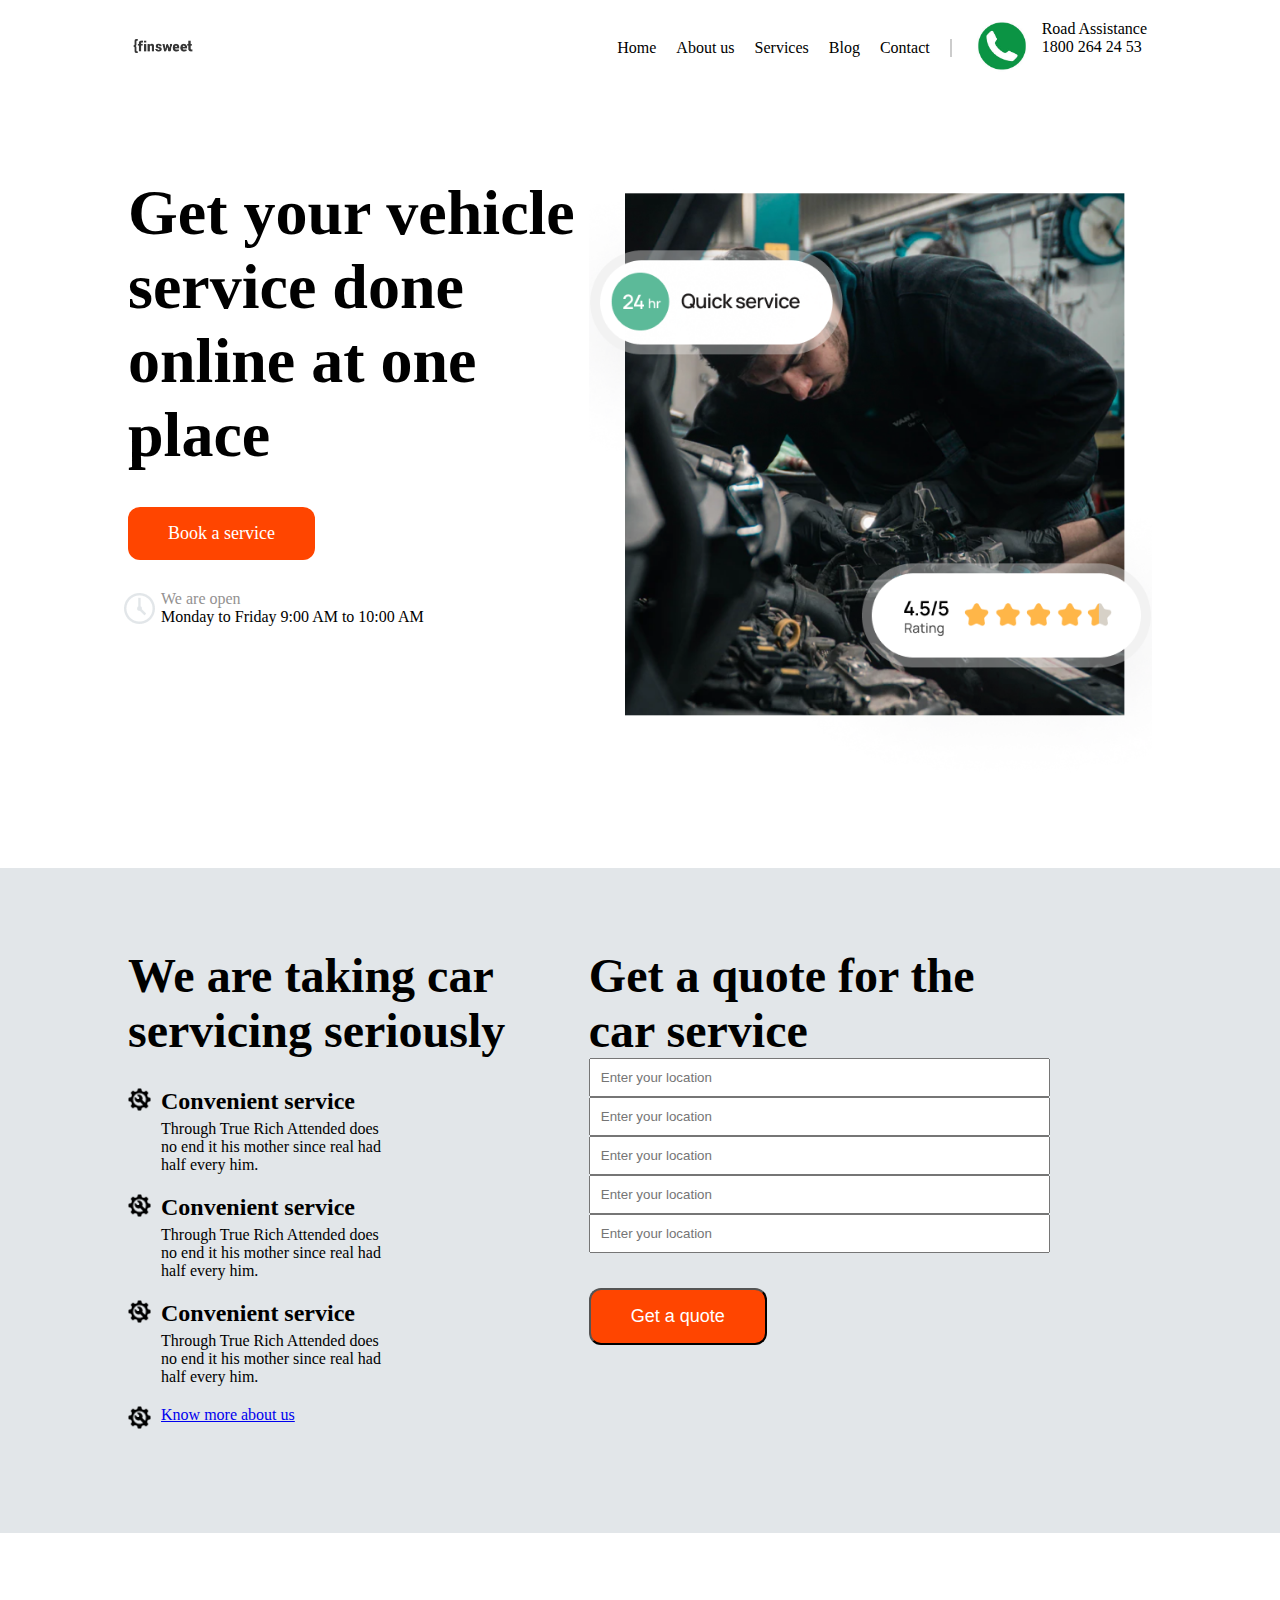
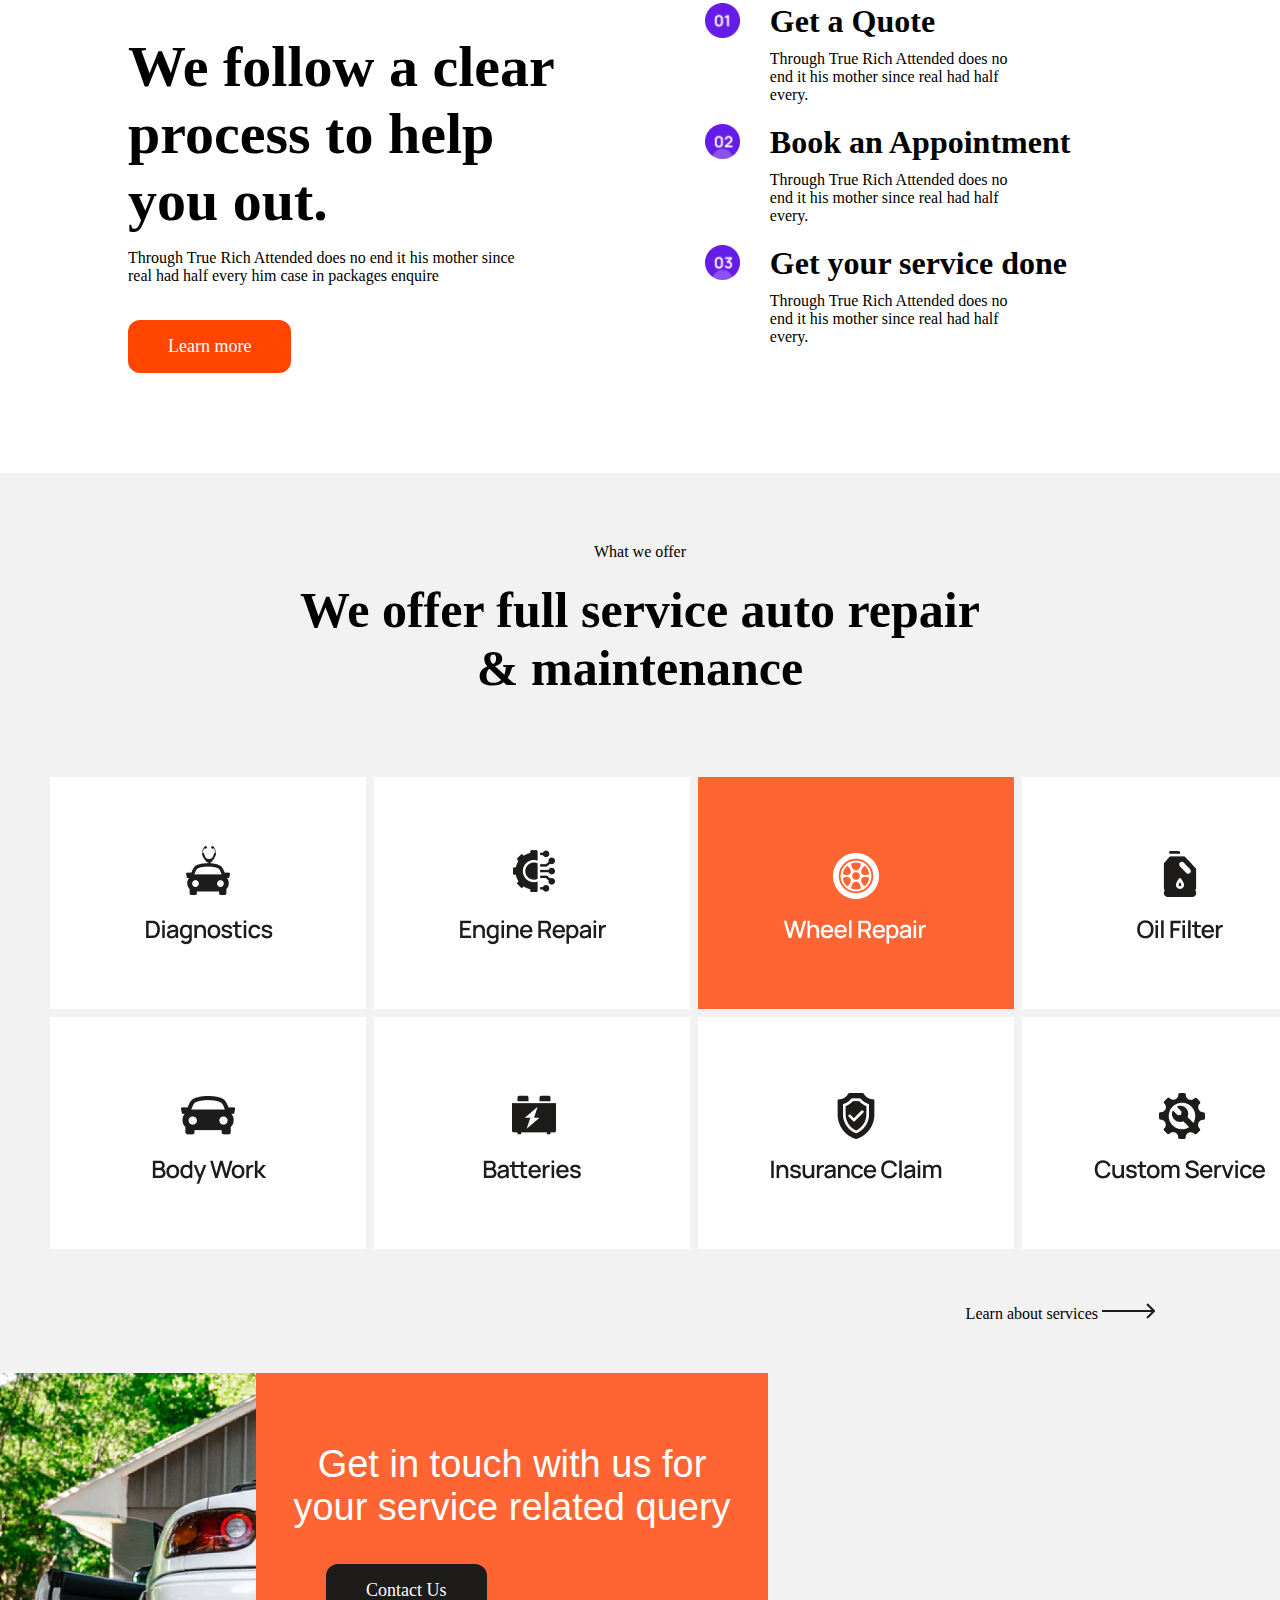
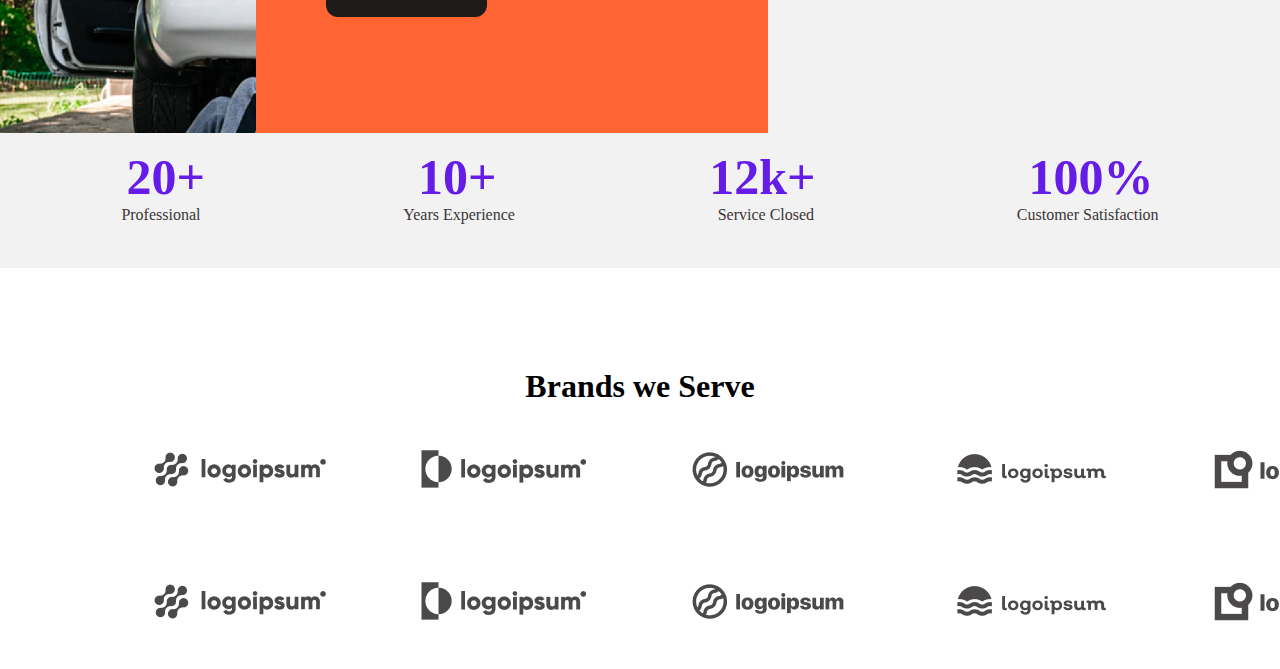
==== index.html @ d4a471b2 "figma-file" ====
<!DOCTYPE html>
<html lang="en">
<head>
    <meta charset="UTF-8">
    <meta http-equiv="X-UA-Compatible" content="IE=edge">
    <meta name="viewport" content="width=device-width, initial-scale=1.0">
    <link rel="stylesheet" href="css/style.css">

    <title>Finsweet</title>
</head>
<body>
    <header>
        <div class="container">
            <div class="main-header" >
        <div class="logo"><img src="img/download.png" alt="company-logo" class="img"></div>
        <div class="right-section">
           <div class="navigation">
               <ul>
                   <li><a href="#">Home</a></li>
                   <li><a href="#">About us</a></li>
                   <li><a href="#">Services</a></li>
                   <li><a href="#">Blog</a></li>
                   <li><a href="#">Contact</a></li>
               </ul>

           </div> 
           <div class="road-assistance">
               <div class="icon"><img src="img/phone.jpg" alt="" class="img"></div>
               <div class="inner-section">
                   <p>Road Assistance</p>
                   <p>1800 264 24 53</p>
               </div>
 
           </div>
        </div>
            </div>
        </div>

    </header>
    <!-- hero section -->
    <section id="hero-section">
        <div class="container">
            <div class="flex">
                <div class="text-section">
                    <h1>Get your vehicle service done online at one place </h1>
                    <a href="#" class="orange-btn" >Book a service</a>
                    <div class="time-section " >
                        <div class="image-box">
                            <img src="img/Icon.png" alt="clock">

                        </div>
                       
                        <div class="time-text">
                            <p class="light-grey">We are open </p>
                            <p>Monday to Friday 9:00 AM to  10:00  AM </p>
                        </div>

                    </div>

                </div> 
                <div class="image-section">
                    <!-- <img src="img/Header Image.png" alt="mechanic working"> -->
    
                </div>

            </div>
           

        </div>

    </section>
    <!-- quote section -->
    <section id="quote-section">
        <div class="container ">
            <div class="flex">
                <div class="left-section">
                    <h2>We are taking car servicing seriously</h2>
                    <ul>
                        <li>
                            <div class="flex">
                                <div class="image-box">
                                    <img src="img/icon2.png" alt="">

                                </div>
                                <div class="text-box">
                                    <h5>Convenient service</h5>
                                    <p>Through True Rich Attended does no end it his mother since real had half every him.</p>
                                    
                                    
                                </div>
                            </div>
                        </li>
                        <li>
                            <div class="flex">
                                <div class="image-box">
                                    <img src="img/icon2.png" alt="">

                                </div>
                                <div class="text-box">
                                    <h5>Convenient service</h5>
                                    <p>Through True Rich Attended does no end it his mother since real had half every him.</p>
                                    
                                    
                                </div>
                            </div>
                        </li>
                        <li>
                            <div class="flex">
                                <div class="image-box">
                                    <img src="img/icon2.png" alt="">

                                </div>
                                <div class="text-box">
                                    <h5>Convenient service</h5>
                                    <p>Through True Rich Attended does no end it his mother since real had half every him.</p>
                                    
                                    
                                </div>
                            </div>
                        </li>
                        <li>
                            <div class="flex">
                                <div class="image-box">
                                    <img src="img/icon2.png" alt="">

                                </div>
                                <div class="text-box">
                                    <a href="#">Know more about us</a>
                                    
                                </div>
                            </div>
                        </li>
                    </ul>
                </div>
                <div class="right-form-section">
                    <h3>
                        Get a quote for the car service
                    </h3>
                    <form action="">
                        <div class="input-box">
                            <input type="text" placeholder="Enter your location">

                        </div>
                        <div class="input-box">
                            <input type="text" placeholder="Enter your location">

                        </div>
                        <div class="input-box">
                            <input type="text" placeholder="Enter your location">

                        </div>
                        <div class="input-box">
                            <input type="text" placeholder="Enter your location">

                        </div>
                        <div class="input-box">
                            <input type="text" placeholder="Enter your location">

                        </div>
                        <button class="orange-btn">Get a quote</button>
                    </form>


                </div>
            
            </div>

        </div>

    </section>
    <section id="process-section ">
        <div class="container ">
            <div class="flex">
                <div class="first-section">
                    <h6>
                        We follow a clear <br> process to help <br> you out.
        
                    </h6>
                    <p >
                        Through True Rich Attended does no end it his mother since <br> real had half every him case in packages enquire
                    </p>
                    <a href="#" class="orange-btn">Learn more</a>
        
                </div>
                
                
                    <div class="second-section">
                        <form>
                            <ul>
                                <li>
                                    <div class="image-box">
                                        <img src="img/Circle.png" alt="circle-image">  
                                    </div>

                                    <div>
                                        <h5>Get a Quote</h5>
                                   <p>Through True Rich Attended does no <br> end it his mother since real had half <br> every.</p>
                                    </div>
                                   
                                </li>
                                
                            </ul>
                            <ul>
                                <li>
                                    <div class="image-box">
                                        <img src="img/Group 9130.png" alt="circle-image">  
                                    </div>

                                    <div>
                                        <h5>Book an Appointment</h5>
                                   <p>Through True Rich Attended does no <br> end it his mother since real had half <br> every.</p>
                                    </div>
                                   
                                </li>
                                
                            </ul>
                            <ul>
                                <li>
                                    <div class="image-box">
                                        <img src="img/Group 9131.png" alt="circle-image">  
                                    </div>

                                    <div>
                                        <h5>Get your service done</h5>
                                   <p>Through True Rich Attended does no <br> end it his mother since real had half <br> every.</p>
                                    </div>
                                   
                                </li>
                                
                            </ul>
                        </form>
                    </div>
            </div>

        </div>

    </section>
    <section id="service-section">

       
        <div class="service-container">
            <div class="service-text">
                <p>What we offer </p>
        <h1>We offer full service auto repair <br> & maintenance</h1>
            </div>
        <div class="image-box">
            <img src="img/Offer Grid.png" alt="">
            
                
            
 
        </div>
        <div class="learn ">
            <p>Learn about services <img src="img/Icon (2).png" alt="">
            </p>
            
                
        </div>
       

        </div>

       

    </section>
    <section id="contact-section">
        <div class="contact-box">
            <div class="full-car"></div>
        <div class="car-charger"></div>
        <div class="write-up">
            <h2>Get in touch with us for<br> your service related query</h2>
            <a href="#" class="black-btn">Contact Us</a>
        </div>

        </div>
        <div class="number-section">
            <div class="number">
                <h1>20+</h1>
                <h1>10+</h1>
                <h1>12k+</h1>
                <h1>100%</h1>
            </div>
            <div class="words">
                <p>Professional</p>
                <p>Years Experience</p>
                <p>Service Closed</p>
                <p>Customer Satisfaction</p>
            </div>
          

    </section>
    <section class="brands">
       <div class="brand-form">
        <div class="brand-header">
            <h1>Brands we Serve</h1>

        </div>
        <div class="container">
            <div class="brand-container">
                <img src="img/Brand Row.png" alt="">
            </div>
            <div class="brand-container">
                <img src="img/Brand Row.png" alt="">
            </div>
        </div>
       </div>

    </section>

</body>
</html>
---- css/style.css ----
*{
    margin: 0;
    padding: 0;
    box-sizing: border-box;
}
.container{
    width: 80%;
    margin: auto;
}
 .main-header{
     display: flex;
     justify-content: space-between;
     align-items: center;
     padding: 20px 5px;
 }
 .img{
     width: 60px;
 }

 .right-section{
     display: flex;
     align-items: center;

 }
 .right-section ul{
     list-style: none;
     display: flex;
 }
 .road-assistance{
     display: flex;
    padding-left: 20px;
 }
 .right-section ul li {
     margin-right: 20px;
 }
 .right-section ul li a{
     text-decoration: none;
     color: #000;
 }
 .right-section .navigation{
     border-right: 2px solid #ccc;
 }
 .road-assistance .icon {
     margin-right: 10px;
 }

.flex{
    display: flex;
} 
#hero-section .text-section{
    width: 45%;

} 
#hero-section .image-section{
    width: 55%;

}
#hero-section, #quote-section{
    padding: 80px 0;
}

#hero-section .image-section{
    background-image:url(../img/Header\ Image.png);
    background-size: cover;
    background-position: center;
    min-height: 68vh; 
}
.text-section h1 {
    font-size: 64px;
}
.orange-btn{
    background: orangered;
    border-radius: 12px;
    padding: 16px 40px;
    font-size: 18px;
    margin-top: 35px;
    display: inline-block;
    color: #fff;
    text-decoration: none;


}
.time-section {
    display: flex;
    align-items: center;
    margin-top: 30px;

    width: 100%;
}
.time-section .image-box{
    width: 5%;
    margin-right: 10px;
    display: flex;
    justify-content: center;
    align-items: center;
}

.time-section .time-text{
    width: 100%;
}
.light-grey{
    color: #939191;
}

#quote-section{
    background: #E2E6E9;
}
#quote-section .left-section, #quote-section .right-form-section{
width: 45%;
}
#quote-section ul{
    list-style: none; 
}
#quote-section ul li{
margin-bottom: 20px;
}

#quote-section .left-section h2{
    margin-bottom: 30px;
    font-size: 48px;
}
#quote-section .left-section .image-box{
    width: 5%;
    margin-right: 10px;
}
#quote-section .left-section .image-box img{
    width: 100%;
}
#quote-section .left-section .text-box{
    width: 50%;
}
#quote-section .left-section .text-box h5{
    font-size: 24px;
    margin-bottom: 5px;

}
#quote-section .right-form-section h3{
    font-size: 48px;
}
#quote-section .right-form-section input{
    width: 100%;
    padding: 10px;
}
    

.first-section h6{
    font-size: 58px;
    margin-bottom: 15px;

}
.first-section p{
    font-size: 16px;
}
.first-section{
    margin-right: 150px;
    margin-top: 100px;

}

.second-section{
    margin-top: 70px;
}
.second-section ul li {
    display: flex;
    
}
.second-section ul li .image-box{
margin-right: 30px;

}
.second-section ul li p{
    margin-top: 10px;
    margin-bottom: 20px;
    
    


}
.second-section ul li img {
    width: 35px;
}
.second-section ul li h5{
    font-size: 32px;
}
#service-section{
    text-align: center;
    background: #f2f2f2;
    margin-top: 100px;
}
#service-section .service-text p{
    padding-top: 70px;
    padding-bottom: 20px;
    font-weight: 600px;
}
#service-section .service-text h1{
    padding-bottom: 30px;
    font-size: 50px;
}
#service-section .image-box img{
margin: 50px;
}
#service-section .service-container .learn{
text-align: right;
padding-right: 125px;
padding-bottom: 50px;
}
#contact-section{
    background: #F2F2F2;
}
#contact-section .contact-box {
    height: 40vh;
    display: flex;
}
#contact-section .contact-box .full-car{
    width: 55%;
    height: 40vh;
    background-image: url(../img/Image\ 1.png);
    background-position: center;
    background-size: cover;
    background-repeat: no-repeat;
    position: relative;
}
#contact-section .contact-box .car-charger{
    width: 45%;
    height: 40vh;
    background-image: url(https://i.postimg.cc/kMKPrLdB/car-charger.jpg);
    background-position: center;
   background-size: cover;
   background-repeat: no-repeat;
}
#contact-section .contact-box .write-up{
    width: 40%;
     height: 40vh;
     background-color: #FF6433;
     position: absolute;
     left: 20%;
}
#contact-section .contact-box .write-up h2{
    color: #fff;
     font-weight: 500;
     font-size: 38px;
     padding-top: 70px;
     font-family: sans-serif;
     text-align: center;
}
.black-btn{
    background: #1E1B1B;
    border-radius: 12px;
    padding: 16px 40px;
    text-decoration: none;
    font-size: 18px;
    margin-top: 35px;
    display: inline-block;
    color: #fff;
    
}
#contact-section .contact-box .write-up a{
    margin-left: 70px;
}
#contact-section .number-section{
    height: 15vh;
    padding: 0px 20px 0px 20px;

}
#contact-section .number-section .number{
    display: flex;
    justify-content: space-around;
    color: #661CE7;
    font-size: 25px;
    padding-top: 15px;
}
#contact-section .number-section .words{
    display: flex;
     justify-content: space-around;
     color: #3a3636;
     font-weight: 600px;
}
#brands{
    background-color: #b8b8b8;
    
}
 #brands .brand-form .brand-container img{
    background-color: #fafafa;
    padding-bottom: 100px;
}

.brand-header{
    text-align: center;
    padding-top: 100px;
}
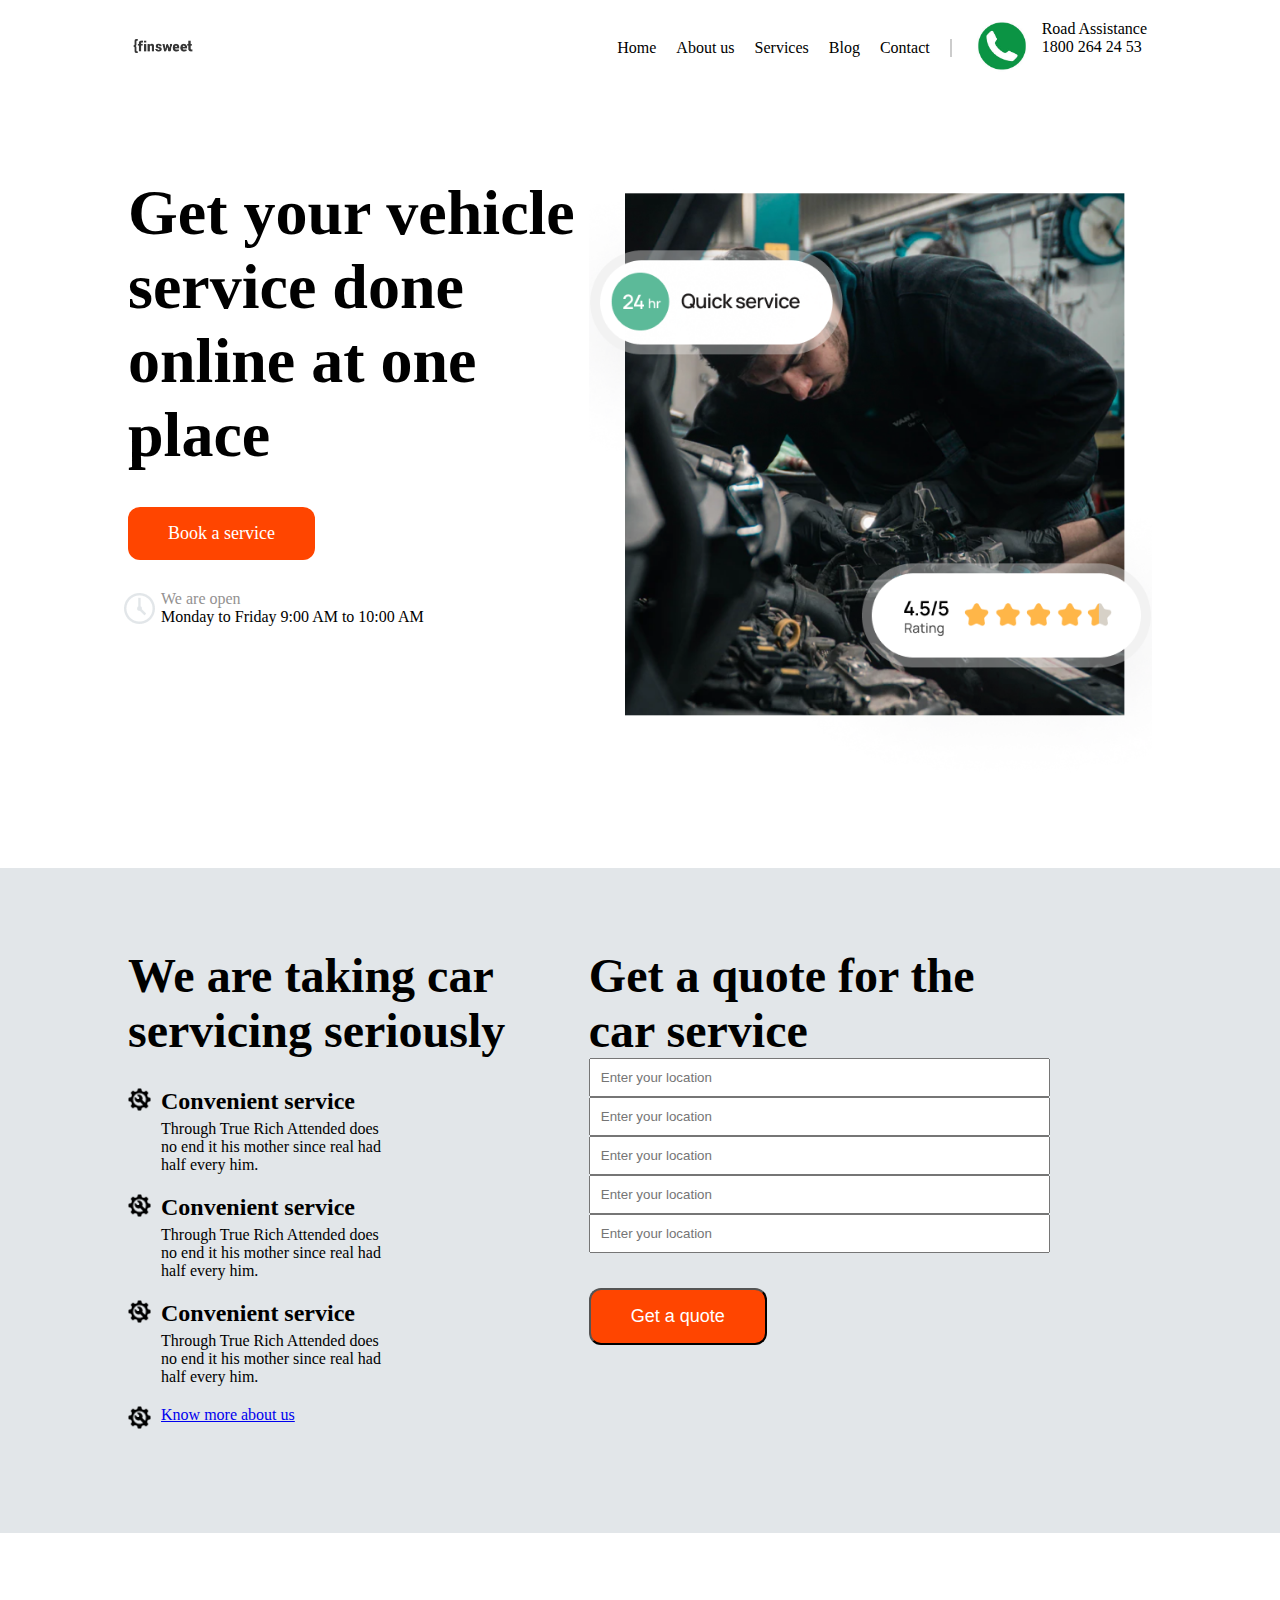
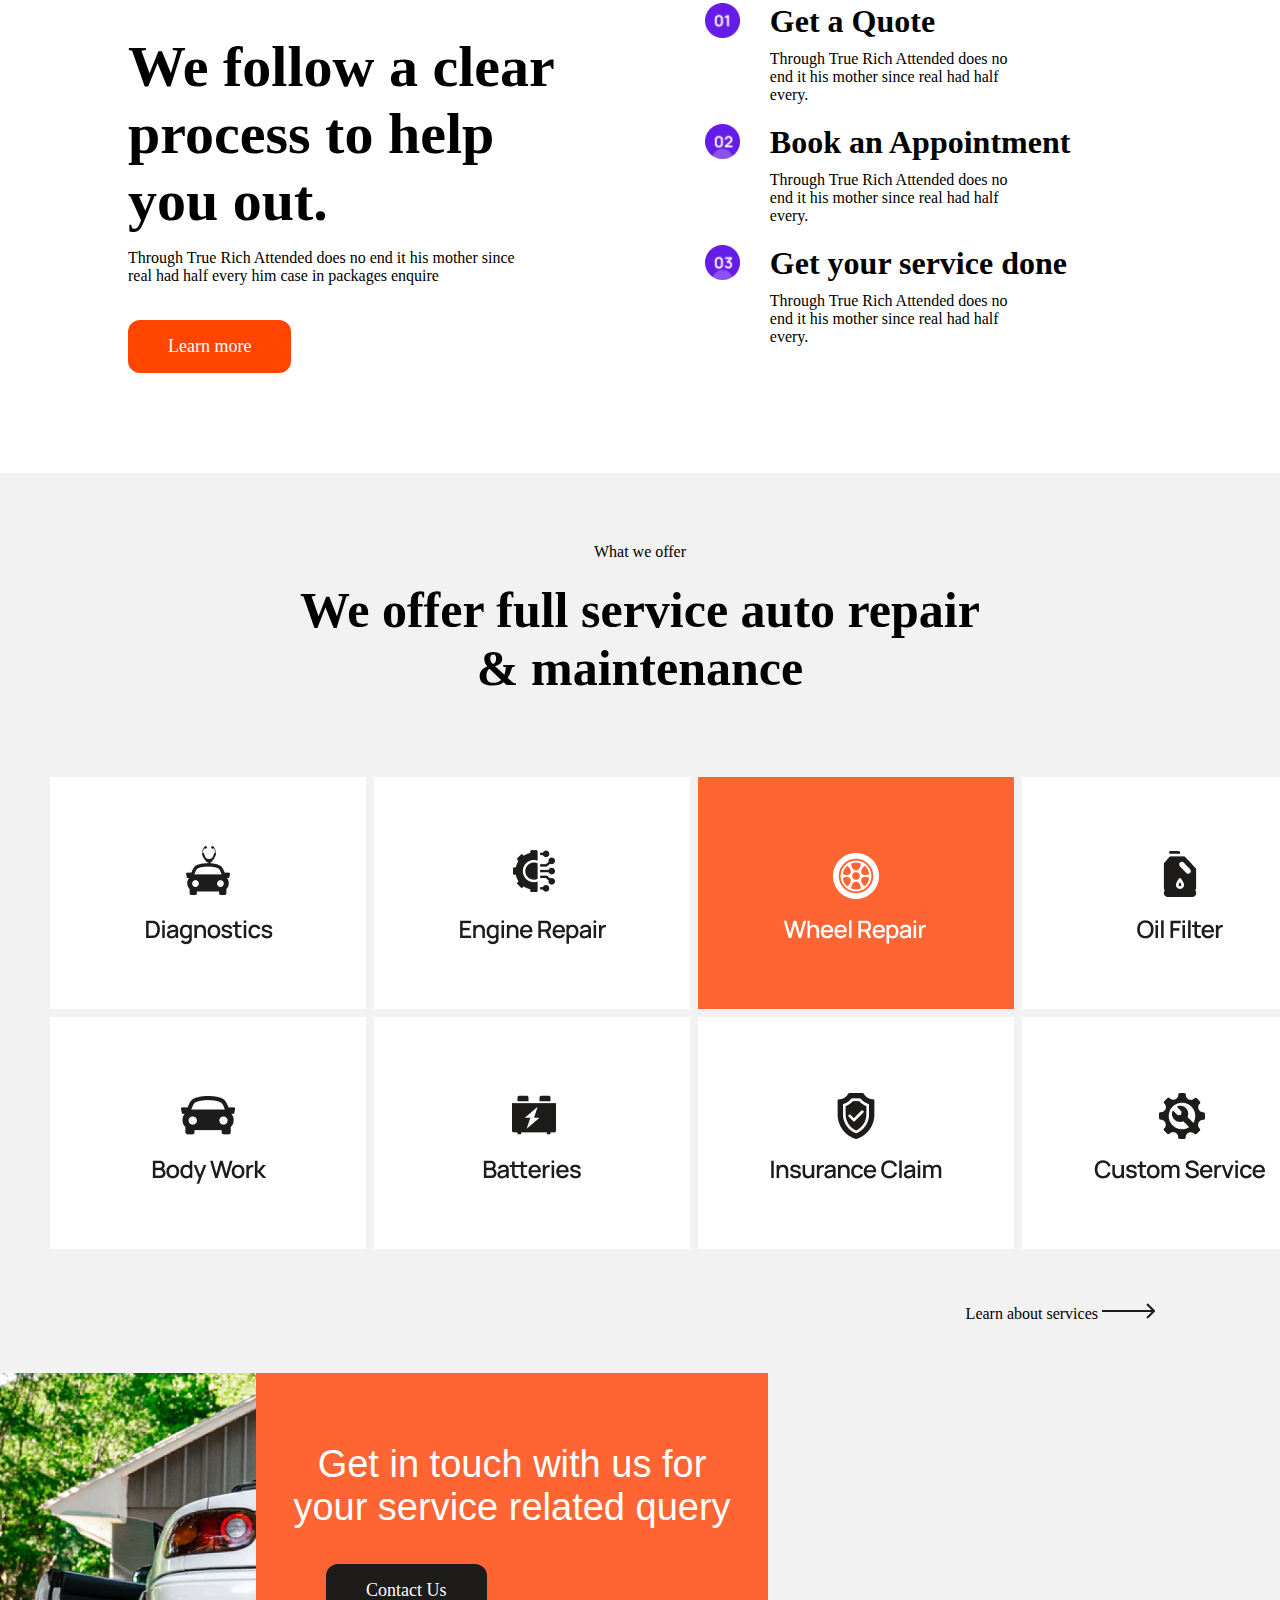
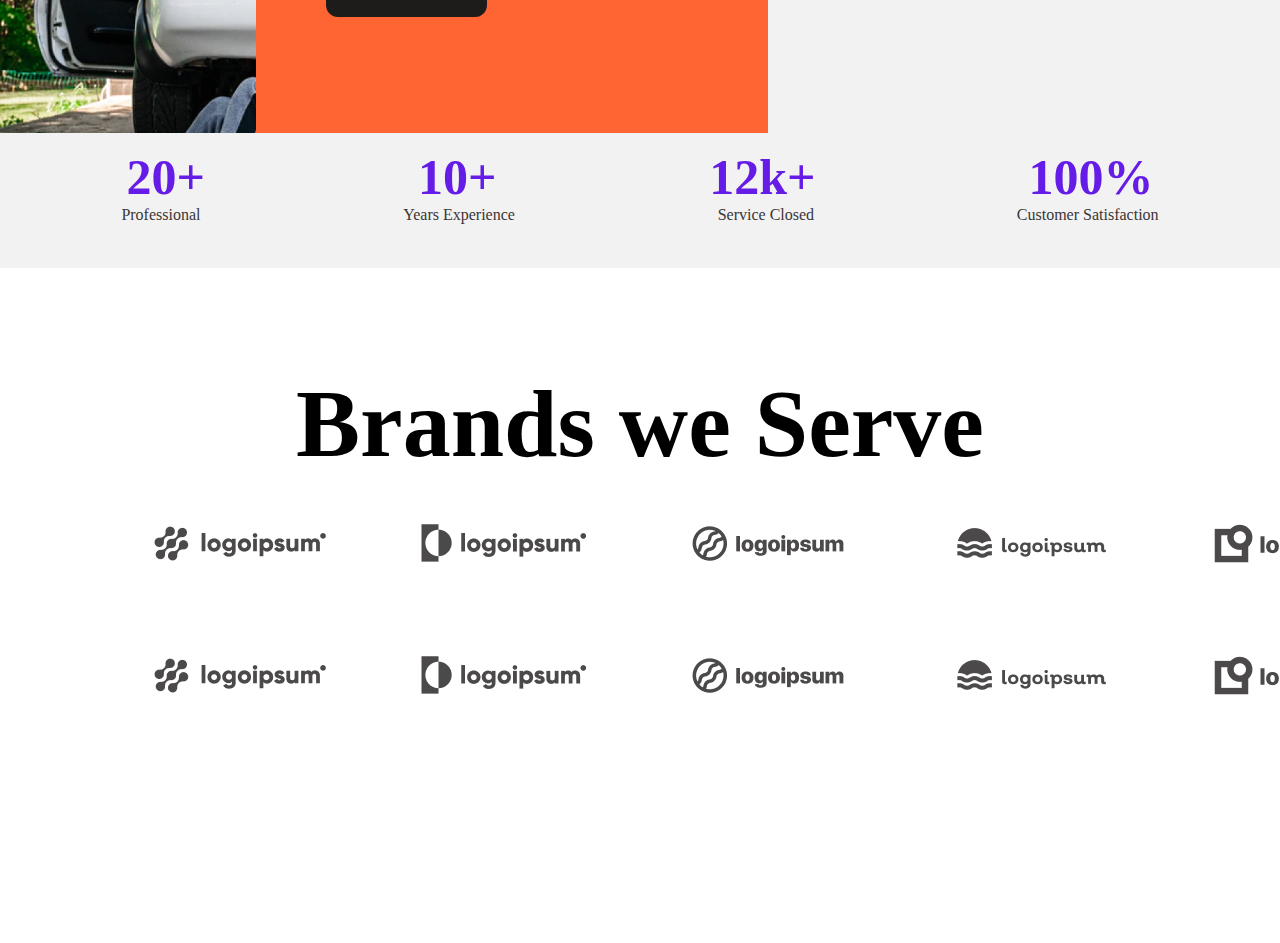
==== commit 8a1c7509: "new update" ====
--- a/index.html
+++ b/index.html
@@ -296,12 +296,12 @@
 
         </div>
         <div class="container">
-            <div class="brand-container">
+            <div class="brand-container-too">
                 <img src="img/Brand Row.png" alt="">
-            </div>
-            <div class="brand-container">
                 <img src="img/Brand Row.png" alt="">
-            </div>
+               
+            </div>
+            
         </div>
        </div>
 
--- a/css/style.css
+++ b/css/style.css
@@ -279,13 +279,16 @@
     background-color: #b8b8b8;
     
 }
- #brands .brand-form .brand-container img{
-    background-color: #fafafa;
-    padding-bottom: 100px;
-}
+ 
 
 .brand-header{
     text-align: center;
     padding-top: 100px;
-}
-   +    font-size: 48px;
+}
+#brands .brand-form .container{
+    padding-bottom: 40px;
+}
+.brand-container-too{
+   padding-bottom: 200px;
+}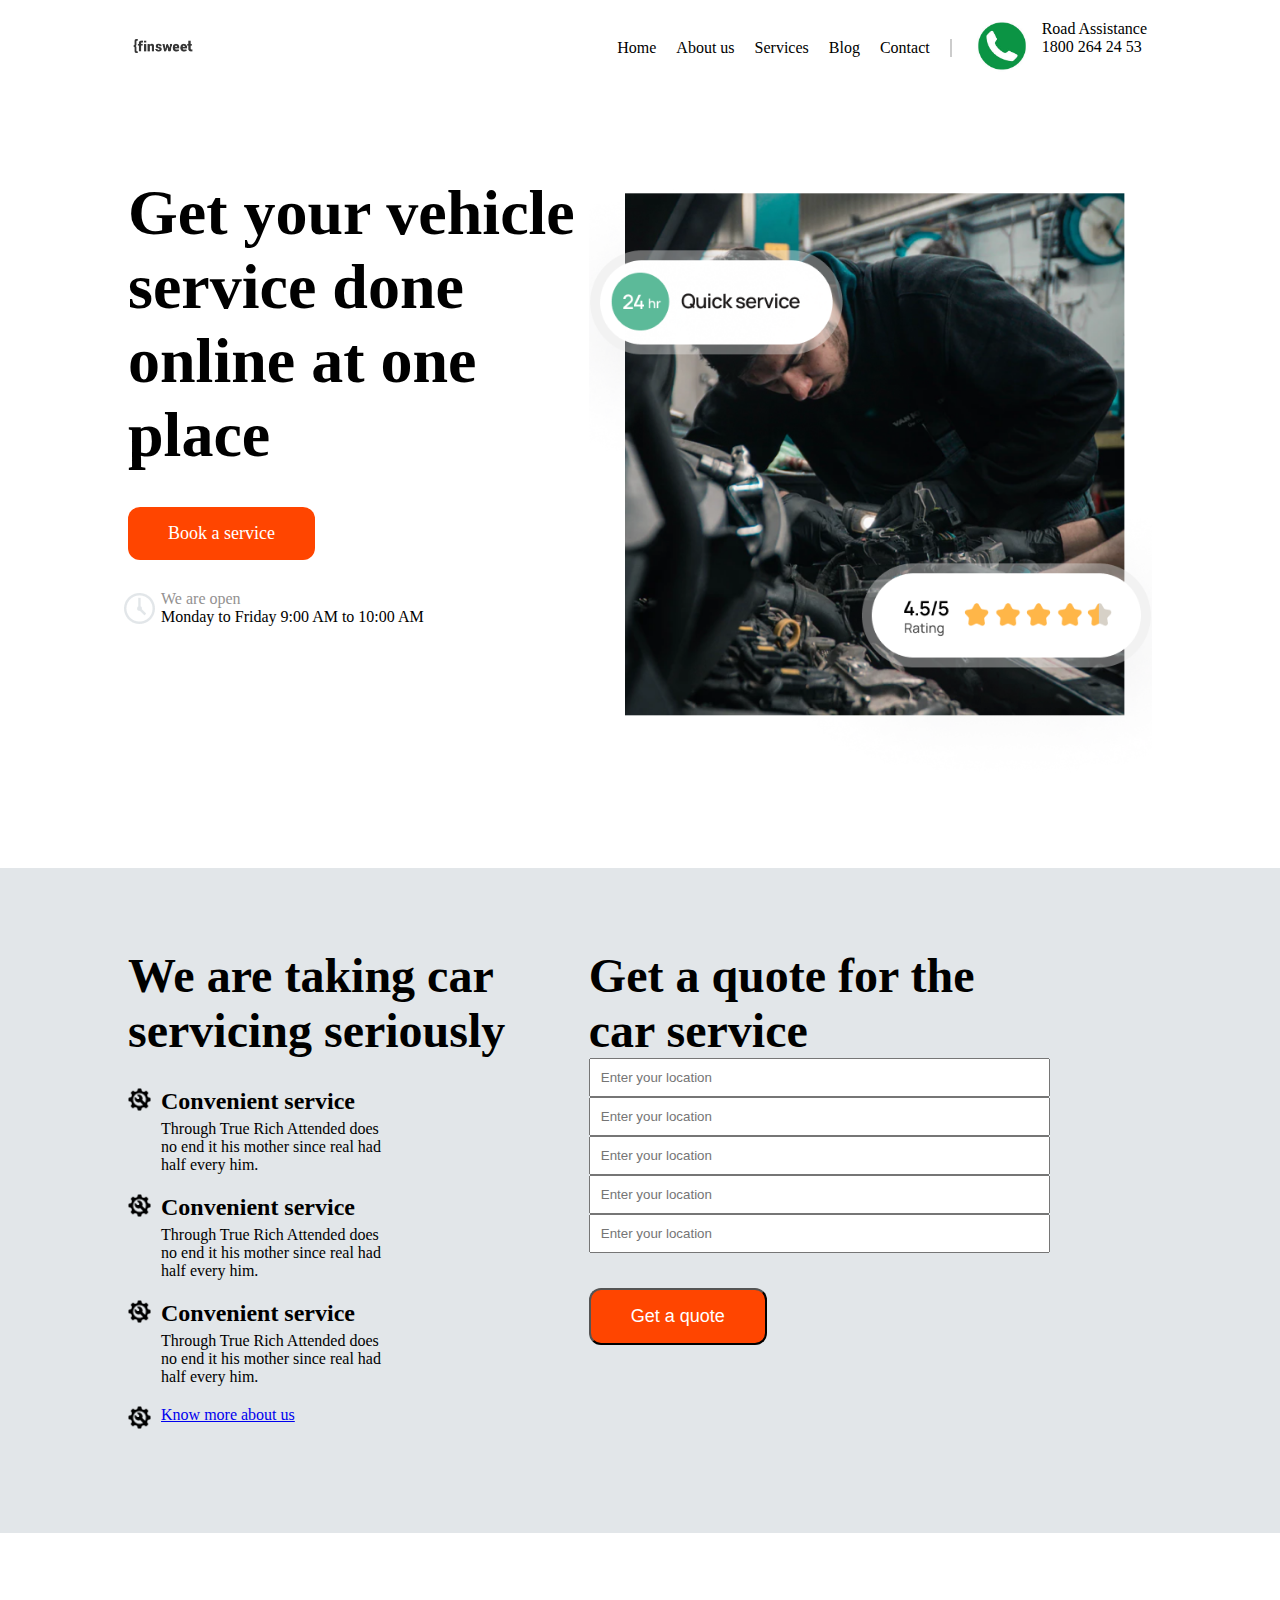
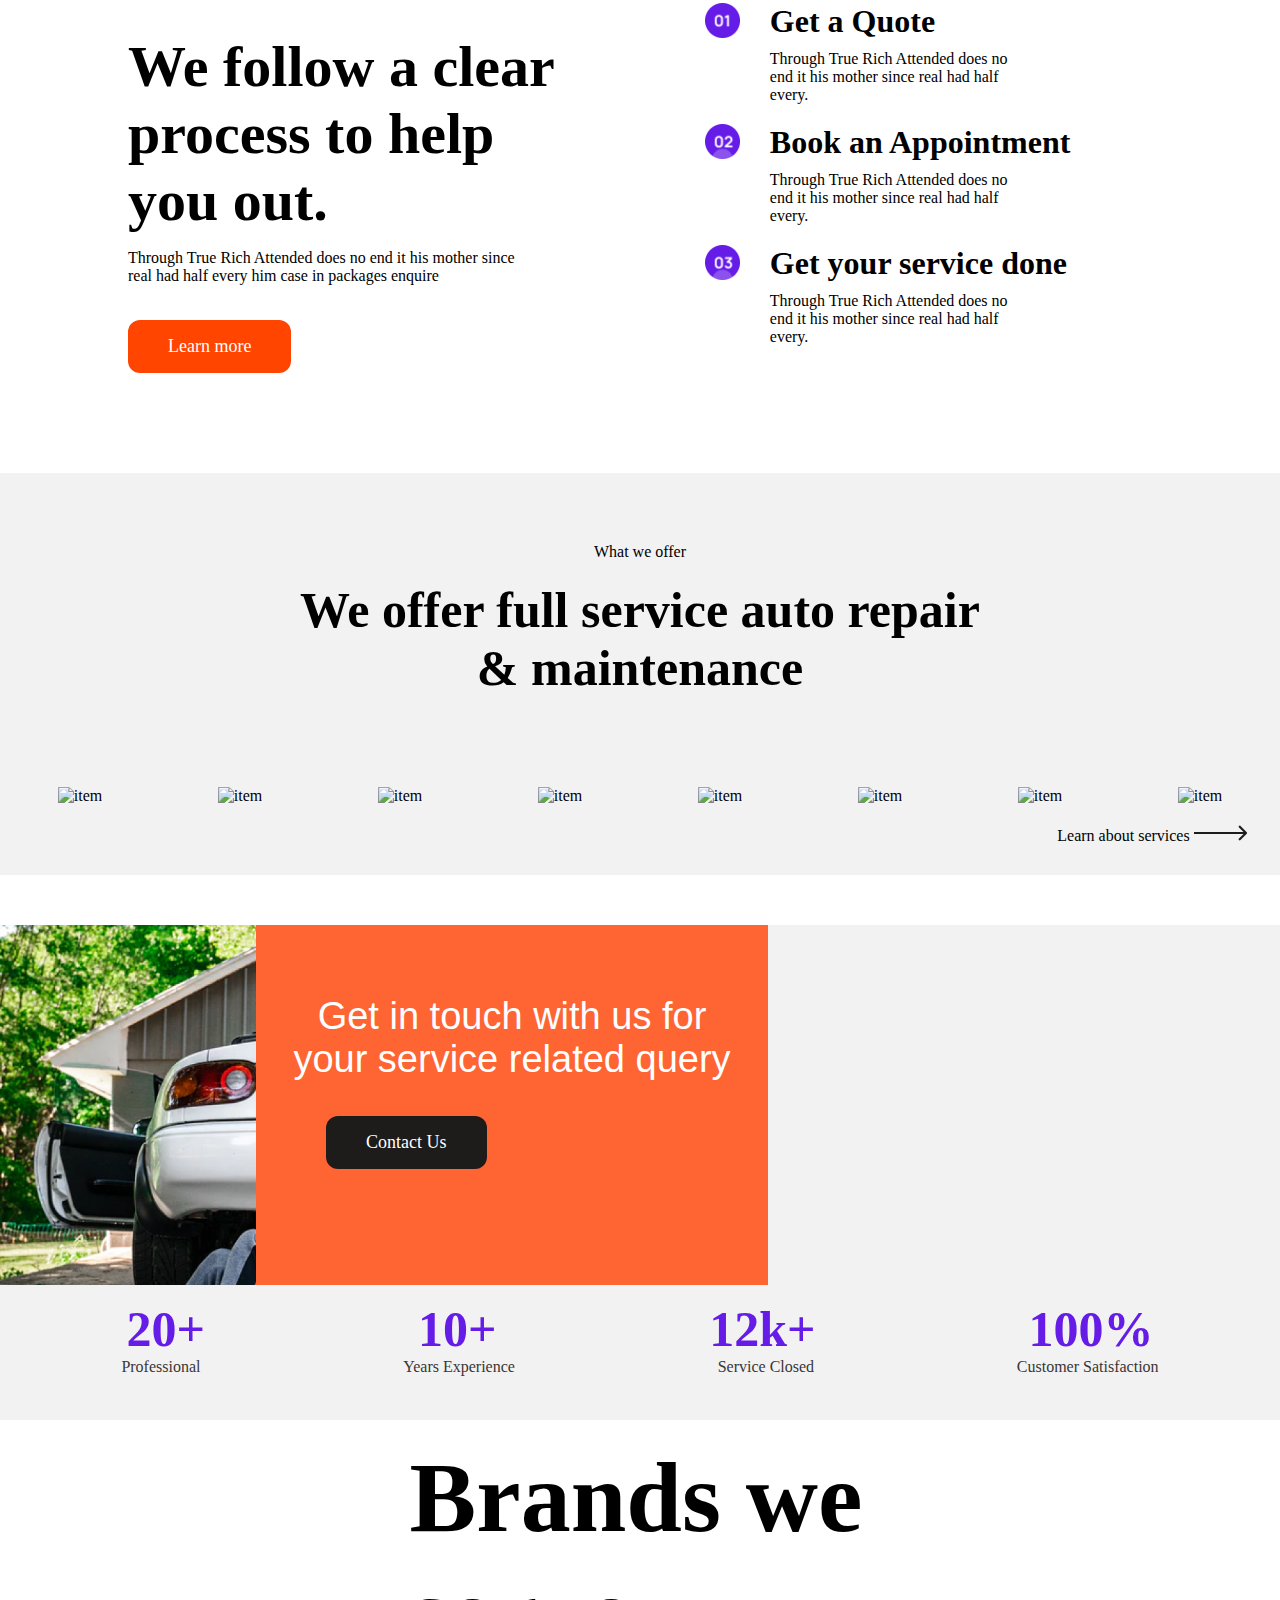
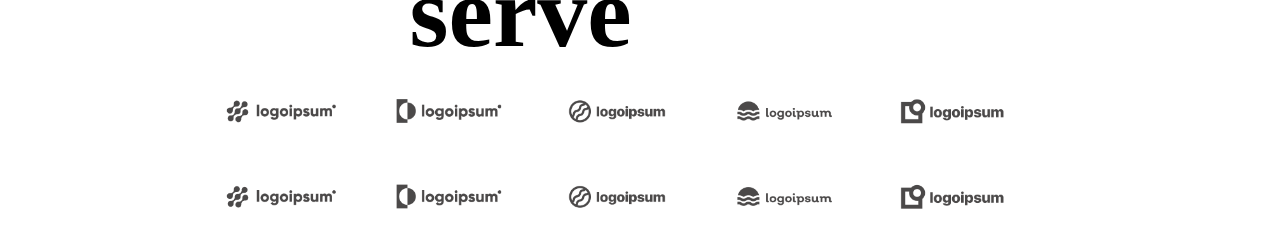
==== commit 169ef704: "style update" ====
--- a/index.html
+++ b/index.html
@@ -243,13 +243,32 @@
                 <p>What we offer </p>
         <h1>We offer full service auto repair <br> & maintenance</h1>
             </div>
-        <div class="image-box">
-            <img src="img/Offer Grid.png" alt="">
-            
-                
-            
- 
-        </div>
+            <div class="image-box">
+                <div>
+                   <img src="https://i.postimg.cc/50FNSqY5/Item-1.png" alt="item">
+                </div>
+                <div>
+                 <img src="https://i.postimg.cc/cJwb7v1g/Item-2.png" alt="item">
+              </div>
+              <div>
+                 <img src="https://i.postimg.cc/T140vxYv/Item-3.png" alt="item">
+              </div>
+              <div>
+                 <img src="https://i.postimg.cc/C1MsZ5RV/Item-4.png" alt="item">
+              </div>
+              <div>
+                 <img src="https://i.postimg.cc/0jMmmwxh/Item-5.png" alt="item">
+              </div>
+              <div>
+                 <img src="https://i.postimg.cc/y8XRFB46/Item-6.png" alt="item">
+              </div>
+              <div>
+                 <img src="https://i.postimg.cc/htbyZfQH/Item-7.png" alt="item">
+              </div>
+              <div>
+                 <img src="https://i.postimg.cc/NFm7yz1W/Item-8.png" alt="item">
+              </div>
+     
         <div class="learn ">
             <p>Learn about services <img src="img/Icon (2).png" alt="">
             </p>
@@ -289,21 +308,24 @@
           
 
     </section>
-    <section class="brands">
-       <div class="brand-form">
-        <div class="brand-header">
-            <h1>Brands we Serve</h1>
-
-        </div>
-        <div class="container">
-            <div class="brand-container-too">
+    <section class="brand-section">
+        <div class="brand-form">
+            <div class="brand-header">
+                <h1> Brands we serve</h1>
+            </div>
+            <div class="image-box">
                 <img src="img/Brand Row.png" alt="">
                 <img src="img/Brand Row.png" alt="">
-               
-            </div>
+
+            </div>
+        </div>
+        
             
-        </div>
-       </div>
+   
+        
+    
+   
+       
 
     </section>
 
--- a/css/style.css
+++ b/css/style.css
@@ -196,14 +196,25 @@
     padding-bottom: 30px;
     font-size: 50px;
 }
-#service-section .image-box img{
-margin: 50px;
-}
-#service-section .service-container .learn{
+#service-section .image-box {
+    display: flex;
+    flex-wrap: wrap;
+    justify-content: space-around;
+    padding-top: 60px;
+    margin-bottom: 50px;
+    text-decoration: none;
+    right: 20%;
+    width: 100%;
+
+}
+ .learn{
+
 text-align: right;
-padding-right: 125px;
-padding-bottom: 50px;
-}
+padding-left: 80%;
+padding-top: 20px;
+padding-bottom: 30px;
+}
+
 #contact-section{
     background: #F2F2F2;
 }
@@ -275,20 +286,23 @@
      color: #3a3636;
      font-weight: 600px;
 }
-#brands{
-    background-color: #b8b8b8;
-    
-}
- 
-
 .brand-header{
-    text-align: center;
-    padding-top: 100px;
-    font-size: 48px;
-}
-#brands .brand-form .container{
-    padding-bottom: 40px;
-}
-.brand-container-too{
-   padding-bottom: 200px;
+    font-weight: 900px;
+    font-size: 50px;
+    padding-top: 20px;
+    padding-left: 40%;
+
+}
+.brand-form{
+    width: 80%;
+}
+
+.brand-form .image-box img{
+     width: 100%;
+     padding-left: 210px;
+
+
+    
+    
+
 }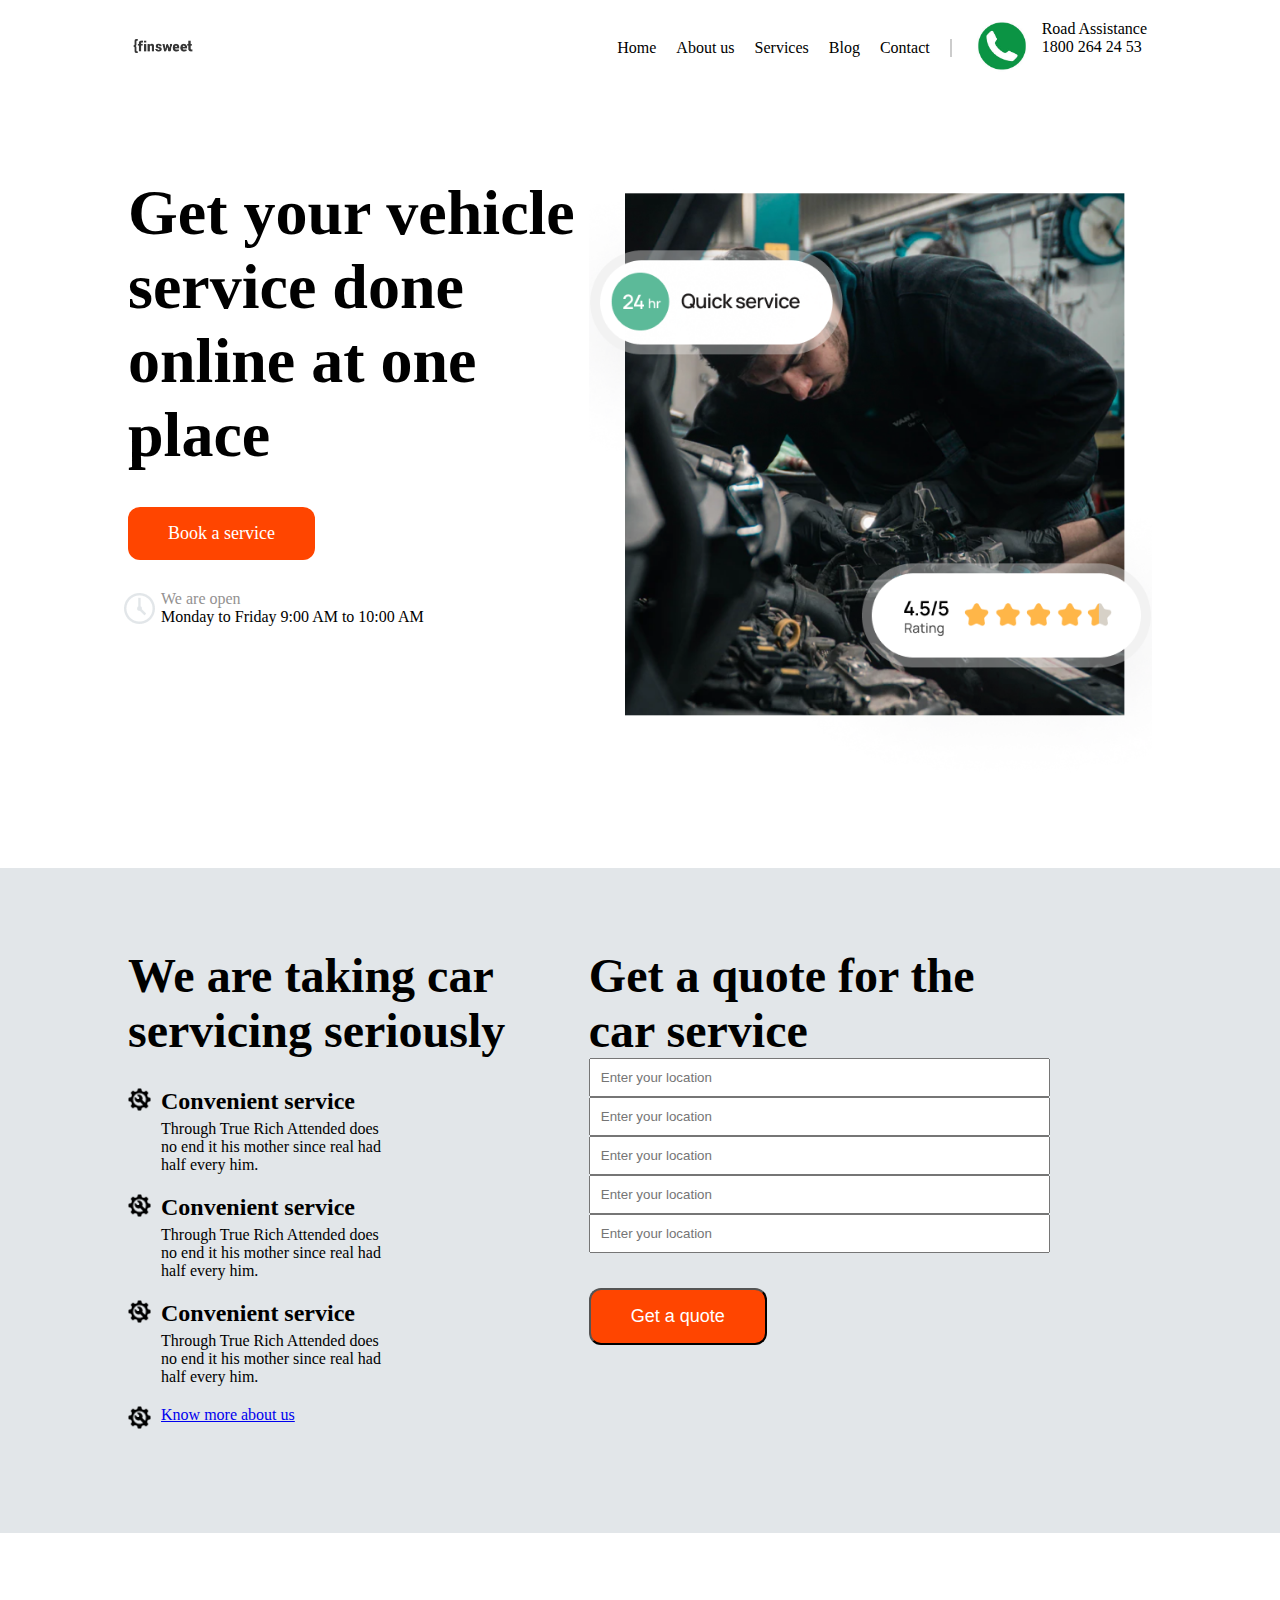
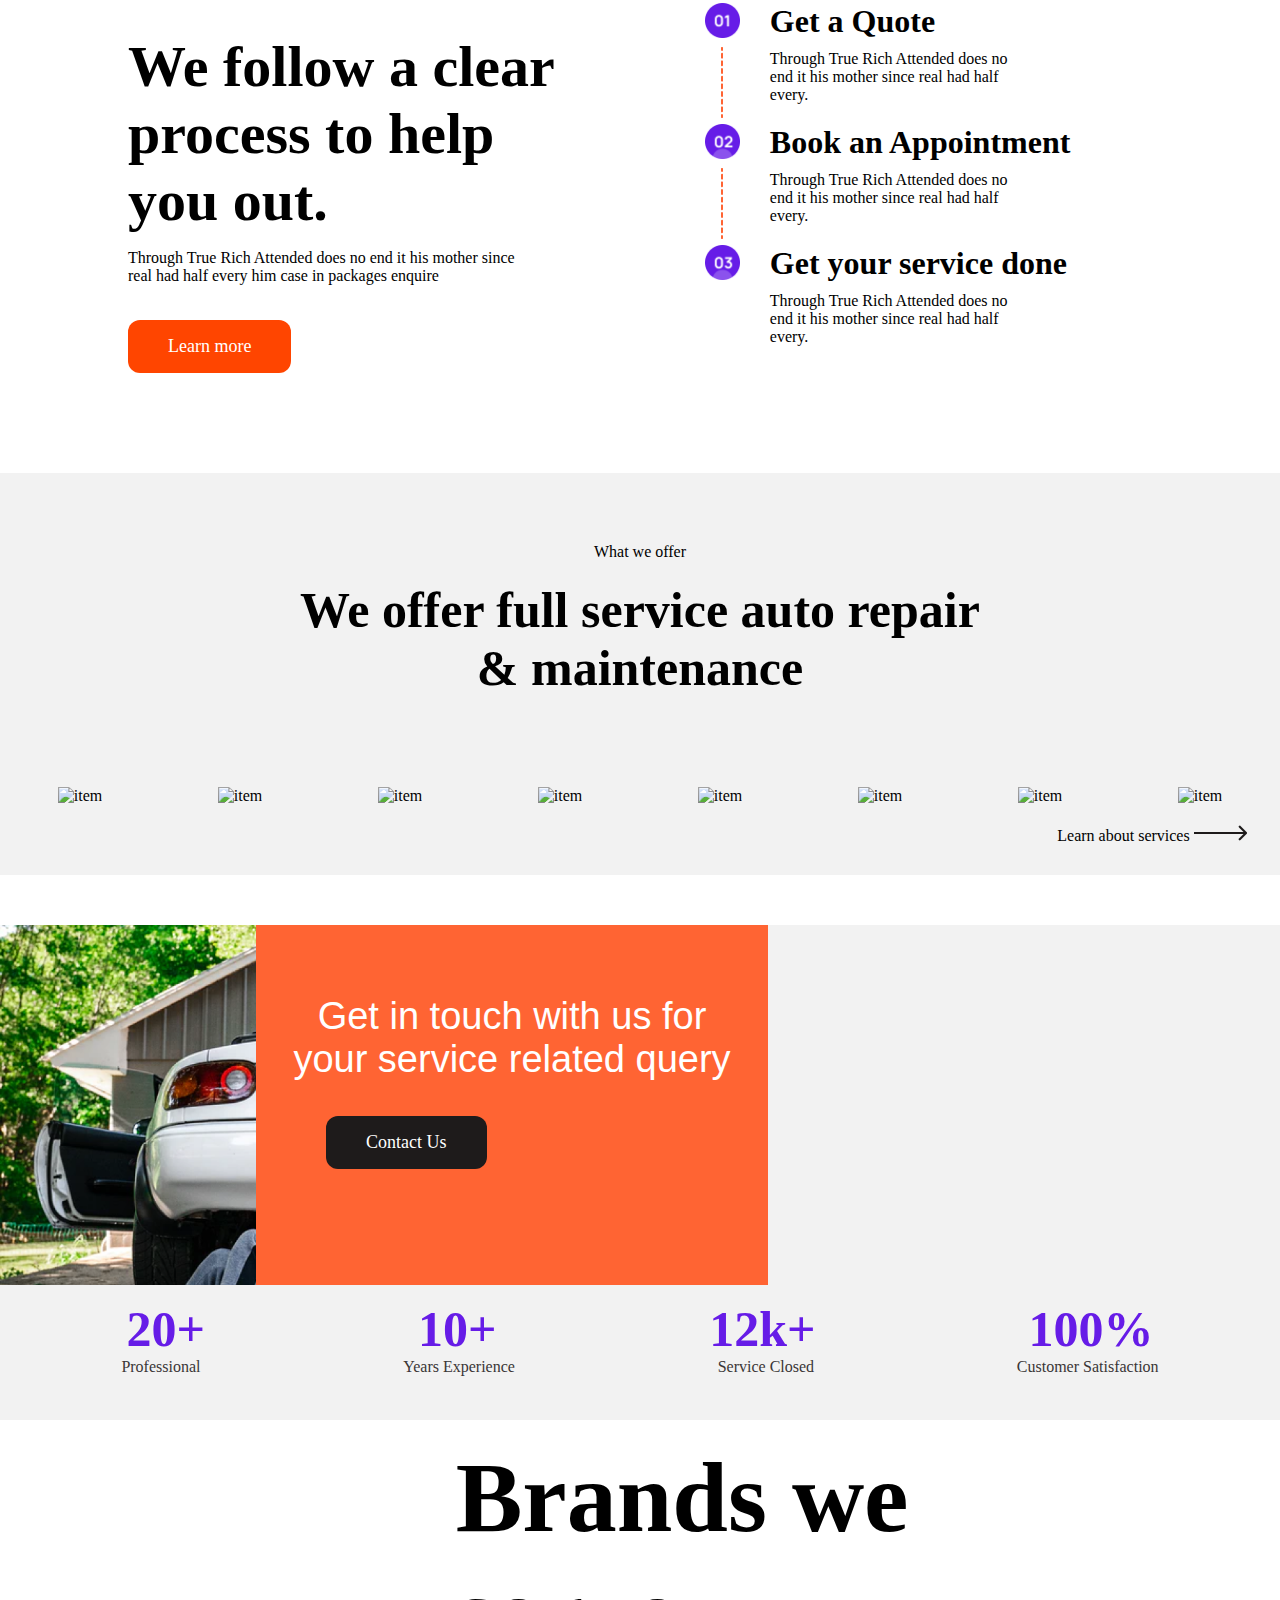
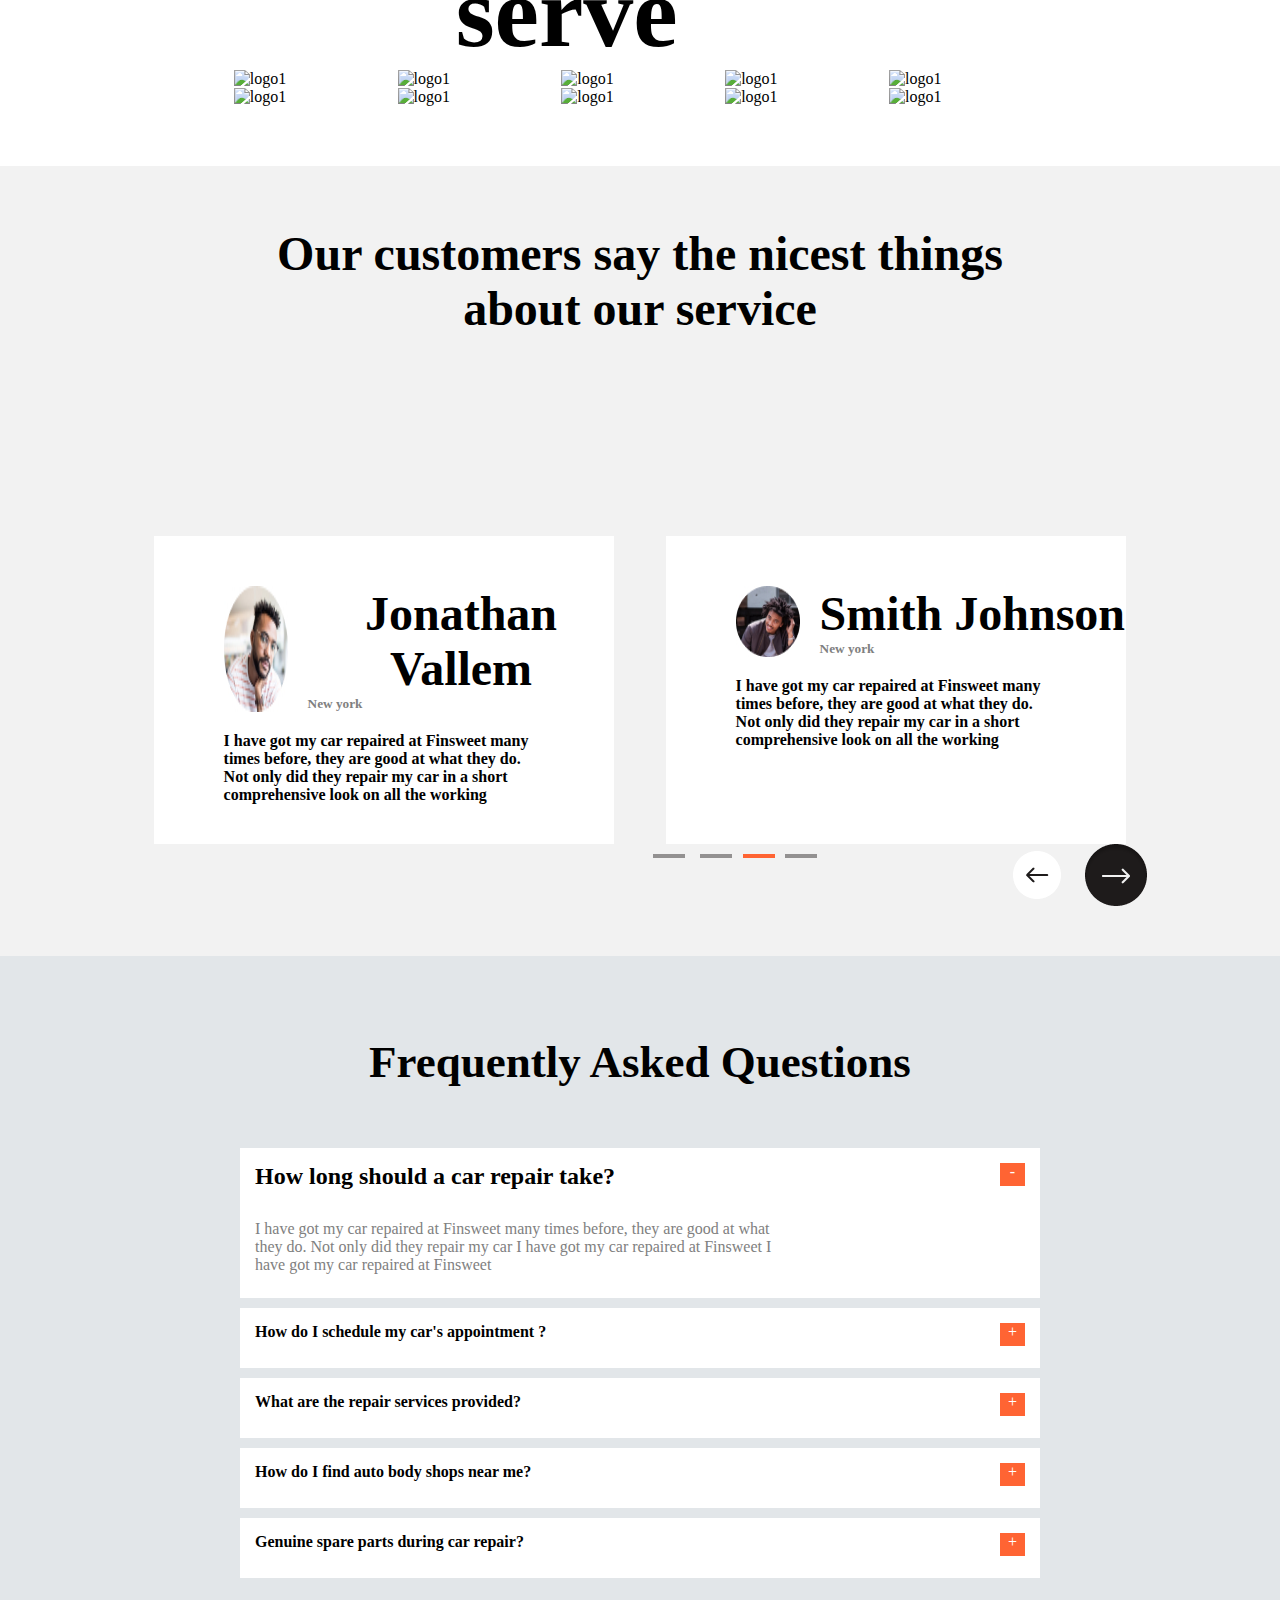
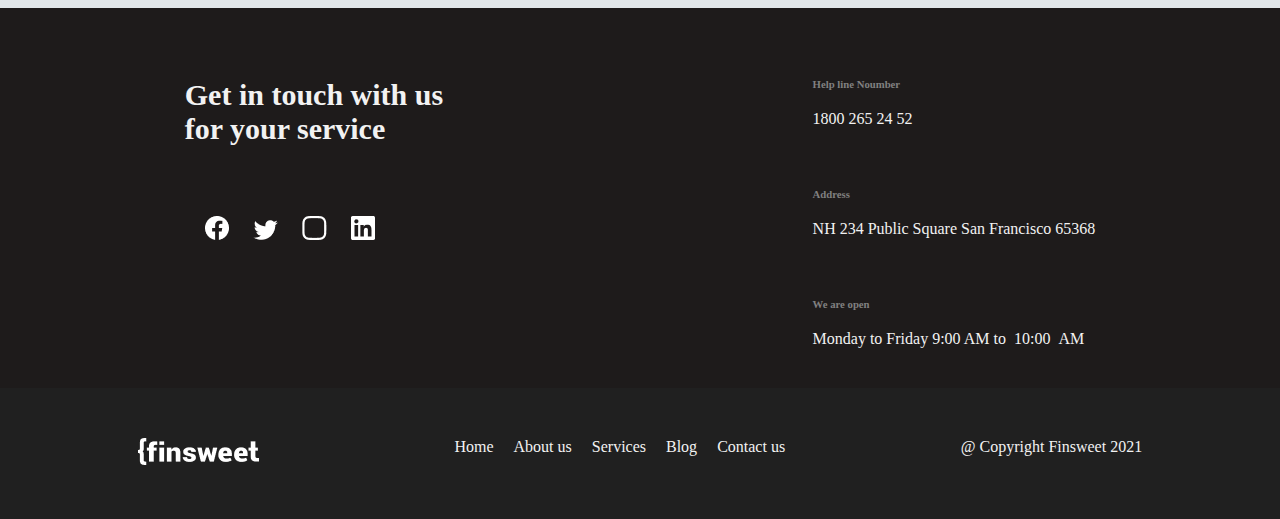
==== commit 9f9b00f1: "New update" ====
--- a/index.html
+++ b/index.html
@@ -18,9 +18,9 @@
                <ul>
                    <li><a href="#">Home</a></li>
                    <li><a href="#">About us</a></li>
-                   <li><a href="#">Services</a></li>
+                   <li><a href="services.html">Services</a></li>
                    <li><a href="#">Blog</a></li>
-                   <li><a href="#">Contact</a></li>
+                   <li><a href="#">Contact </a></li>
                </ul>
 
            </div> 
@@ -40,7 +40,7 @@
     <!-- hero section -->
     <section id="hero-section">
         <div class="container">
-            <div class="flex">
+            <div class="flex flex-on-column">
                 <div class="text-section">
                     <h1>Get your vehicle service done online at one place </h1>
                     <a href="#" class="orange-btn" >Book a service</a>
@@ -72,7 +72,7 @@
     <!-- quote section -->
     <section id="quote-section">
         <div class="container ">
-            <div class="flex">
+            <div class="flex quote-flex">
                 <div class="left-section">
                     <h2>We are taking car servicing seriously</h2>
                     <ul>
@@ -170,7 +170,7 @@
     </section>
     <section id="process-section ">
         <div class="container ">
-            <div class="flex">
+            <div class="flex flex-on-column">
                 <div class="first-section">
                     <h6>
                         We follow a clear <br> process to help <br> you out.
@@ -189,7 +189,11 @@
                             <ul>
                                 <li>
                                     <div class="image-box">
-                                        <img src="img/Circle.png" alt="circle-image">  
+                                        <img src="img/Circle.png" alt="circle-image">
+                                        <div class="line-img">
+                                            <img src="img/Line (2).png" alt="line-img">
+                                        </div>
+                                          
                                     </div>
 
                                     <div>
@@ -204,6 +208,9 @@
                                 <li>
                                     <div class="image-box">
                                         <img src="img/Group 9130.png" alt="circle-image">  
+                                        <div class="line-img">
+                                            <img src="img/Line (2).png" alt="line-img">
+                                        </div>
                                     </div>
 
                                     <div>
@@ -309,16 +316,49 @@
 
     </section>
     <section class="brand-section">
+       <div class="container">
         <div class="brand-form">
             <div class="brand-header">
                 <h1> Brands we serve</h1>
             </div>
             <div class="image-box">
-                <img src="img/Brand Row.png" alt="">
-                <img src="img/Brand Row.png" alt="">
-
-            </div>
-        </div>
+                <div class="logo">
+                    <div>
+                        <img src="https://i.postimg.cc/LsV8F6FC/logo-8-1.png" alt="logo1">
+                    </div>
+                    <div>
+                       <img src="https://i.postimg.cc/CKQ8nw3Q/logo-6.png" alt="logo1">
+                   </div>
+                   <div>
+                       <img src="https://i.postimg.cc/5NVCC7rb/logo-7-1.png" alt="logo1">
+                   </div>
+                   <div>
+                       <img src="https://i.postimg.cc/1RV4fSGt/logo-3.png" alt="logo1">
+                   </div>
+                   <div>
+                       <img src="https://i.postimg.cc/jdV2f1ch/logo-1-1.png" alt="logo1">
+                   </div>
+                </div>
+                <div class="logo">
+                    <div>
+                        <img src="https://i.postimg.cc/LsV8F6FC/logo-8-1.png" alt="logo1">
+                    </div>
+                    <div>
+                       <img src="https://i.postimg.cc/CKQ8nw3Q/logo-6.png" alt="logo1">
+                   </div>
+                   <div>
+                       <img src="https://i.postimg.cc/5NVCC7rb/logo-7-1.png" alt="logo1">
+                   </div>
+                   <div>
+                       <img src="https://i.postimg.cc/1RV4fSGt/logo-3.png" alt="logo1">
+                   </div>
+                   <div>
+                       <img src="https://i.postimg.cc/jdV2f1ch/logo-1-1.png" alt="logo1">
+                   </div>
+                </div>
+            </div>
+        </div>
+       </div>
         
             
    
@@ -328,6 +368,146 @@
        
 
     </section>
+    <section id="review-section">
+        <div class="container">
+        <div class="review-container">
+            <h4>Our customers say the nicest things <br> about our service</h4>
+            <div class="testimonial-container">
+                <div class="left-testimonial">
+                   
+                    <div class="comment-box">
+                        <img src="img/unsplash.jpg" alt="unsplash img">
+                        <div class="review-name">
+                            <h4>Jonathan Vallem</h4>
+                            <h5>New york</h5>
+
+                        </div>
+                        
+                    </div>
+                    
+                   <p>I have got my car repaired at Finsweet many <br> times before, they are good at what they do. <br> Not only did they repair my car in a short <br>comprehensive look on all the working</p>
+                </div>
+                <div class="right-testimonial">
+                    <div class="comment-box">
+                        <img src="img/unsplash2.jpg">
+                        <div class="review-name">
+                            <h4>Smith Johnson</h4>
+                            <h5>New york</h5>
+
+                        </div>
+                        
+                    </div>
+                    
+                   <p>I have got my car repaired at Finsweet many <br> times before, they are good at what they do. <br> Not only did they repair my car in a short <br>comprehensive look on all the working</p>
+
+
+
+                </div>
+            </div>
+            <div class="lines">
+                <img src="img/Lines.png" alt="" class="img-1">
+                <img src="img/Sliders.png" alt="">
+            
+            </div>
+            
+                
+            
+
+
+
+        </div>
+        </div>
+
+    </section>
+    <section id="question-section">
+        <div class="container">
+            <div class="header">
+                <h2>Frequently Asked Questions</h2>
+            </div>
+            <div class="question-form">
+                <div class="first-question">
+                    <div class="sub-header">
+                     <h4> How long should a car repair take?</h4> 
+     
+                     
+                    
+                     <div class="square">-</div>
+                     
+                    </div>
+                    <p>I have got my car repaired at Finsweet many times before, they are good at what <br> they do. Not only did they repair my car I have got my car repaired at Finsweet I <br> have got my car repaired at Finsweet</p>
+                 </div>
+               
+                 <div class="other-question">
+                     <p>How do I schedule my car's appointment ?</p>
+                     <div class="square">+</div>
+                 </div>
+                 <div class="other-question">
+                     <p>What are the repair services provided?</p>
+                     <div class="square">+</div>
+                 </div>
+                 <div class="other-question">
+                     <p>How do I find auto body shops near me?</p>
+                     <div class="square">+</div>
+                 </div>
+                 <div class="other-question">
+                     <p>Genuine spare parts during car repair?</p>
+                     <div class="square">+</div>
+                 </div>
+            </div>
+        </div>
+
+    </section>
+    <section id="footer-section">
+        
+            <div class="footer-form">
+                <div class="left-footer">
+                    <h3>Get in touch with us <br> for your  service</h3>
+                    <div class="media-icons">
+                        <img src="img/Vector.png" alt="">
+                        <img src="img/twitter.png" alt="">
+                        <img src="img/instagram.png" alt="">
+                        <img src="img/linked in.png" alt="">
+
+                    </div>
+
+                </div>
+                <div class="right-footer">
+                    <div class="address">
+                        <h6>Help line Noumber</h6>
+                        <p>1800 265 24 52</p>
+                    </div>
+                    <div class="address">
+                        <h6>Address</h6>
+                        <p>NH 234   Public Square San Francisco  65368</p>
+                    </div> 
+                    <div class="address">
+                        <h6>We are open</h6>
+                        <p>Monday to Friday 9:00 AM to  10:00  AM</p>
+                    </div>
+                    
+                </div>
+            </div>
+            <div class="footer">
+                <div class="fin-sweet">
+                    <img src="img/Logo.png" alt="">
+                </div>
+                <div class="footer-nav">
+                    <ul>
+                        <li><a href="#">Home</a></li>
+                        <li><a href="#">About us</a></li>
+                        <li><a href="services.html">Services</a></li>
+                        <li><a href="#">Blog</a></li>
+                        <li><a href="#">Contact us</a></li>
+                    </ul>
+                </div>
+                <div class="copyright">
+                    <p>@ Copyright Finsweet 2021</p>
+                </div>
+
+                   
+            </div>
+        </div>
+    </section>
 
 </body>
 </html>--- a/css/style.css
+++ b/css/style.css
@@ -104,6 +104,7 @@
 
 #quote-section{
     background: #E2E6E9;
+    width: 100%;
 }
 #quote-section .left-section, #quote-section .right-form-section{
 width: 45%;
@@ -141,7 +142,10 @@
     width: 100%;
     padding: 10px;
 }
-    
+  #process-section{
+      width: 100%;
+  }
+
 
 .first-section h6{
     font-size: 58px;
@@ -217,6 +221,7 @@
 
 #contact-section{
     background: #F2F2F2;
+
 }
 #contact-section .contact-box {
     height: 40vh;
@@ -286,6 +291,9 @@
      color: #3a3636;
      font-weight: 600px;
 }
+.brand-section{
+    padding-bottom: 60px;
+}
 .brand-header{
     font-weight: 900px;
     font-size: 50px;
@@ -296,13 +304,637 @@
 .brand-form{
     width: 80%;
 }
-
-.brand-form .image-box img{
-     width: 100%;
-     padding-left: 210px;
-
-
-    
-    
-
-}+.brand-form .image-box{
+    width: 100%;
+}
+
+.brand-form .logo{
+
+
+    display: flex;
+    justify-content: space-around;
+     
+    
+}
+.brand-form .logo img{
+   width: 100%; 
+   margin-left: 100px; 
+}
+.second-section .image-box .line-img img{
+    width: 2px;
+    margin-top: 5px;
+}
+
+.second-section .image-box {
+    text-align: center;
+}
+#review-section {
+    padding-top: 60px;
+    background: #f2f2f2;
+    padding-bottom: 50px;
+
+}
+    
+    
+.review-container h4{
+    text-align: center;
+    font-size: 48px;
+}
+.review-container h5{
+    color: grey;
+}
+
+ .testimonial-container{
+    display: flex;
+    justify-content: space-around;
+    margin-top: 200px;
+    
+    
+}
+.testimonial-container p{
+    padding-left: 70px;
+    padding-top: 20px;
+    padding-bottom: 40px;
+    font-weight: 600;
+    
+    
+}
+ 
+.comment-box{
+    display: flex;
+    padding-left: 70px;
+    padding-top: 50px;
+    
+    
+    
+    
+    
+}
+.comment-box h4{
+    padding-left: 20px;
+    
+    
+}
+.comment-box h5{
+padding-left: 20px;
+
+
+
+}
+
+.left-testimonial{
+    background: #ffffff;
+    width: 45%;
+    
+    
+    
+}
+.right-testimonial{
+    background: #ffffff;
+    width: 45%;
+}
+.review-container .lines{
+    display: flex;
+    justify-content: space-between;
+    
+}
+.review-container .lines .img-1{
+    padding-left: 30px;
+    height: 10%;
+    padding-left: 525px;
+    padding-top: 10px;
+}
+.review-container .lines img {
+    padding-right: 5px;
+    overflow: hidden;
+}
+#question-section{
+    background: #E2E6E9;
+    padding: 20px;
+}
+#question-section .header{
+    text-align: center;
+    font-size: 30px;
+    font-weight: 700;
+    padding: 60px;
+
+}
+.first-question{
+    width: 800px;
+    height: 150px;
+   
+    margin: auto;
+    
+    background: #ffffff;
+    
+   
+}
+.first-question p{
+    padding: 15px;
+    color: grey;
+}
+.sub-header{
+    display: flex;
+    justify-content: space-between;
+    padding: 15px;
+}
+.sub-header h4{
+    font-size: 24px;
+
+}
+.other-question{
+    width: 800px;
+    height: 60px;
+    
+    display: flex;
+    justify-content: space-between;
+    margin: auto;
+    
+    background: #ffffff;
+    padding: 15px;
+    
+   
+}
+.other-question p{
+    font-weight: 600;
+}
+
+
+
+ .square{
+     color: #fff;
+     background: #ff6433;
+     width: 25px;
+     height: 23px;
+     text-align: center;
+ }
+ .first-question{
+     margin-bottom: 10px;
+ }
+ .other-question{
+     margin-bottom: 10px;
+ }
+ .question-form{
+     overflow: hidden;
+ }
+ #footer-section{
+     background:  rgba(30, 27, 27, 1) ;
+     
+     color: #F2F2F2;
+     
+ }
+ .footer-form{
+     display: flex;
+     justify-content: space-around;
+ }
+ .left-footer h3{
+     font-size: 30px;
+     padding: 70px 0 70px 0;
+
+
+ }
+ .media-icons img{
+padding-left: 20px;
+
+ }
+ .address{
+     padding: 20px 0 20px 0;
+ }
+ .address p{
+     padding: 20px 0 20px 0;
+ }
+ .address h6{
+    color: grey;
+    
+
+
+ }
+ .footer{
+     
+     background: #202020;
+     padding: 50px;
+     display: flex;
+     justify-content: space-around;
+ }
+
+ .right-footer{
+     padding-top: 50px;
+ }
+
+ .footer-nav ul{
+     display: flex;
+     justify-content: space-between;
+     list-style: none;
+     
+ }
+ 
+ .footer-nav ul li a{
+     text-decoration: none;
+     color: #f2f2f2;
+     padding-left: 20px;
+ }
+ #services-container{
+     padding: 100px;
+ }
+ .services-box{
+     display: flex;
+     
+
+}
+.services-message{
+    width: 50%;
+    height: 50vh;
+    background-color: #1e1b1b;
+    position: absolute;
+    right: 16%;
+}
+.services-message h3{
+    color: lightgrey;
+    font-size: 60px;
+    padding: 40px 70px 30px 120px;
+    
+}
+.services-message p{
+    color: lightgrey;
+    padding-left: 120px ;
+
+
+}
+.services-message  a {
+    margin-left: 120px;
+}
+
+ .left-image{
+    
+       width: 50%;
+       height: 50vh;
+        background-image: url(../img/oZOb6z2hWTU.png);
+        background-position: center;
+        background-size: cover;
+        background-repeat: no-repeat;
+        position: relative;
+    }
+    #auto-section{
+        background: #f5f5f5;
+        padding: 30px;
+    }
+    
+    
+   .auto-form{
+       display: flex;
+   }
+
+ .left-auto{
+     margin-top: 32px;
+     margin-bottom: 50px;
+     background: #ffffff;
+     width: 40%;
+     
+     
+ }
+ .left-auto-box h3{
+     padding-bottom: 30px;
+     padding-left: 30px;
+     font-size: 40px;
+
+ }
+ .left-auto-box p{
+     padding-left: 30px;
+    
+    color: #232536;
+ }
+
+ .left-auto-box img{
+    width: 100%;
+    padding: 30px;
+
+ }
+ .details{
+     display: flex;
+     margin: 27px
+
+     
+
+ }
+ .details p{
+     font-weight: 600;
+     top: 30px;
+     
+     
+ }
+ .details img{
+     padding-left: 10px;
+ }
+ 
+     
+     
+
+ 
+
+ 
+
+ 
+
+ .right-auto{
+     display: flex;
+     flex-wrap: wrap;
+     justify-content: space-between;
+     
+     width: 40%;
+     background: #f5f5f5;
+     margin: 30px;
+     
+ }
+.right-auto .icons{
+     background: #ff6433;
+    height: 30%;
+     width: 47%;
+    
+    
+ }
+ .right-auto .icons-2{
+    background: #ffffff;
+    height: 30%;
+     width: 47%;
+ }
+.vehicle-icon{
+    padding-top: 55px;
+    text-align: center;
+}
+.vehicle-icon-2{
+    padding-top: 55px;
+    text-align: center;
+}
+
+.vehicle-icon p{
+    color: #ffffff;
+}
+.process{
+    display: flex;
+    padding-top: 20px;
+}
+.process img{
+    height: 3vh;
+    padding-right: 10px;
+    
+    
+
+}
+#work-section{
+    padding-bottom: 400px;
+}
+.left-form{
+    padding: 30px;
+}
+
+.left-form h3{
+padding-bottom: 35px;
+font-weight: 700;
+font-size: 40px;
+}
+.right-form .right-image img{
+    height: 40vh;
+    padding-right: 7px;
+     
+
+}
+.right-form .right-image{
+    padding: 30px;
+}
+
+.top{
+    display: flex;
+    justify-content: center;
+}
+.bottom{
+    
+    
+}
+.bottom-form{
+    display: flex;
+    justify-content: space-around;
+    align-items: center;
+}
+
+.bottom-left{
+    display: flex;
+    padding-left: 175px;
+    
+
+}
+
+.bottom-left img{
+    height: 45vh;
+    padding: 7px;
+    
+
+    
+}
+.bottom-right h4{
+    font-size: 40px;
+    padding-bottom: 20px;
+
+}
+.bottom-right p{
+    color: gray;
+}
+#services-footer{
+    background-color: #1E1B1B;
+    color:#F2F2F2;
+}
+#service-footer .footer-nav ul li a{
+    text-decoration: none;
+    color: white;
+
+}
+@media (max-width: 500px){
+    .main-header{
+        flex-direction: column;
+        align-items: flex-start;
+    }
+    .right-section ul{
+        flex-direction: column;
+        align-items: flex-start;
+    }
+    .right-section{
+        flex-direction: column;
+        align-items: flex-start;
+        
+    }
+    .right-section .navigation{
+        border: none;
+    }
+    .right-section ul li{
+        padding: 10px 0;
+        margin-right: 0px;
+        width: 100%;
+    }
+    .right-section ul li a{
+        display: block;
+    }
+    .navigation{
+        width: 100%;
+    }
+    .road-assistance {
+        padding: 10px 0;
+
+    }
+    .flex-on-column{
+        flex-direction: column;
+    }
+    #hero-section .text-section, #hero-section .image-section{
+        width: 100%;
+    }
+    #hero-section .text-section{
+        order: 2;
+    }
+        
+     #hero-section .image-section{
+        order: 1;
+    }
+
+    .text-section h1{
+        font-size: 35px;
+    }
+
+    .quote-flex{
+        flex-direction: column;
+    }
+    #quote-section{
+        width: 620px;
+    }
+    #quote-section .left-section h3{
+        font-size: 35px;
+    }
+
+    #quote-section .left-section, #quote-section .right-form-section {
+        width: 100%;
+    }
+    #quote-section .left-section .image-box {
+        width: 10%;
+        margin-right: 10px;
+    }
+    #quote-section .left-section .text-box{
+        width: 80%;
+    }
+
+    .first-section , .second-section {
+        width: 100%;
+        padding-left: 70px;
+    }
+    #service-section{
+        width: 620px;
+    }
+    .learn p{
+        padding-left: 40%;
+
+    }
+    #contact-section{
+        width: 620px;
+    }
+    #contact-section .contact-box {
+        height: 100vh;
+        flex-direction: column;
+        padding-top: 30px;
+    }
+    #contact-section .contact-box .write-up{
+        width: 100%;
+        left: 197px;
+    }
+    #contact-section .contact-box .write-up h2{
+        font-size: 15px;
+    }
+    #contact-section .contact-box .car-charger{
+        width: 100%;
+    }
+    #contact-section .contact-box .full-car{
+        height: 40vh;
+    }
+    .brand-section{
+        width: 620px;
+    }
+    .brand-header{
+        font-size: 20px;
+        font-size: 20px;
+    padding-bottom: 40px;
+    }
+    #review-section{
+        width: 620px;
+    }
+    .testimonial-container{
+        flex-direction: column;
+        margin-top: 100px;
+    }
+    .left-testimonial{
+        width: 100%;
+    }
+    .right-testimonial{
+        width: 100%;
+    }
+    .review-container h4 {
+        text-align: center;
+        font-size: 20px;
+    }
+    #question-section{
+        width: 620px;
+    }
+    .first-question{
+        height: 170px;
+    }
+    .first-question p{
+        width: 50%;
+    padding: 0 0 15px 15px;
+    }
+    #footer-section{
+        width: 620px;
+    }
+    .footer-form{
+        flex-direction: column;
+    }
+    .left-footer{
+        padding-left: 15%;
+    }
+    .right-footer{
+        padding-left: 15%;
+    }
+    .footer-section{
+        background: #222020;
+    }
+    .footer{
+        flex-direction: column;
+    }
+    .footer-nav ul{
+        flex-direction: column;
+    }
+
+}
+   @media (max-width: 768px) {
+    #contact-section .contact-box .write-up h2{
+        font-size: 20px;
+    }
+    .review-container h4{
+        font-size: 25px;
+    }
+    .testimonial-container{
+        margin-top: 100px;
+    }
+    .comment-box h4 {
+        padding-left: 5px;
+    }
+    .testimonial-container p{
+        padding-left: 20px;
+    }
+    #footer-section{
+        background: #222020;
+    }
+    .footer{
+        flex-direction: column;
+        
+    }
+    .footer-nav ul{
+        flex-direction: column;
+    }
+
+
+    
+   }
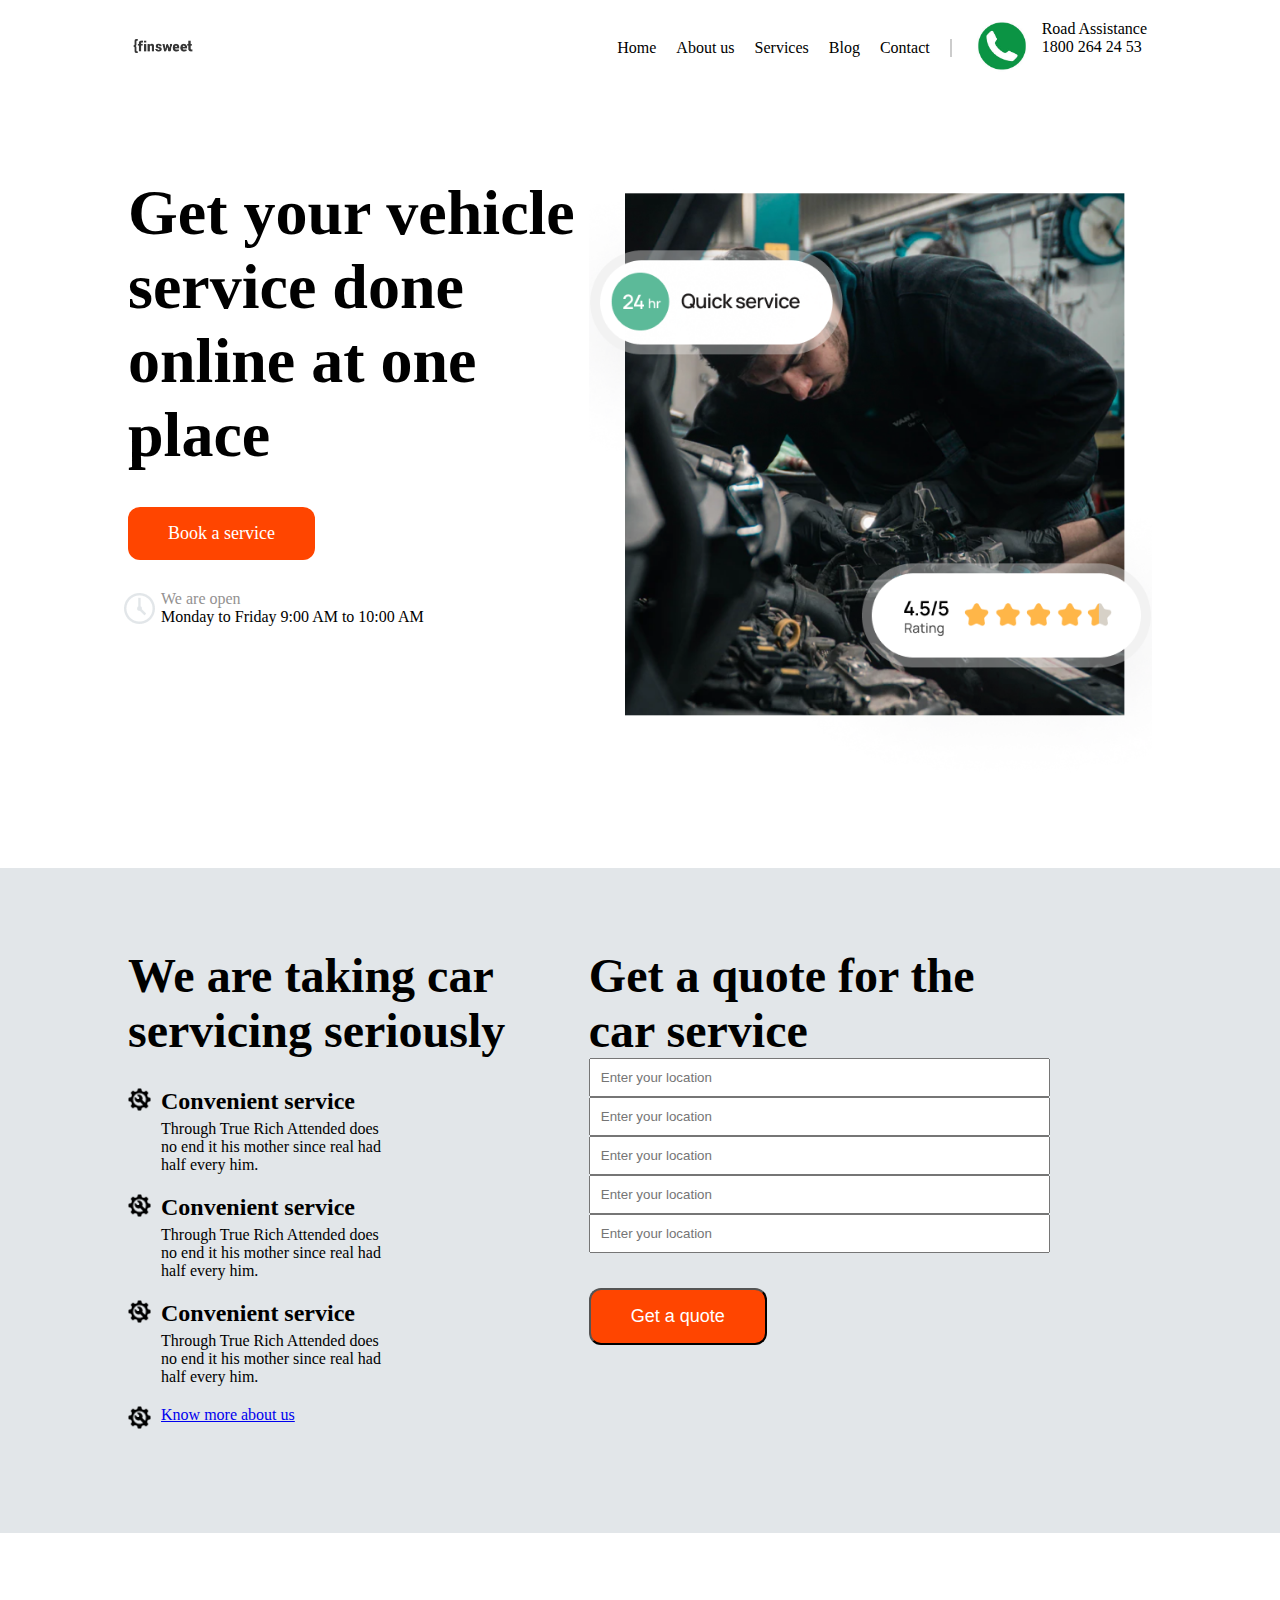
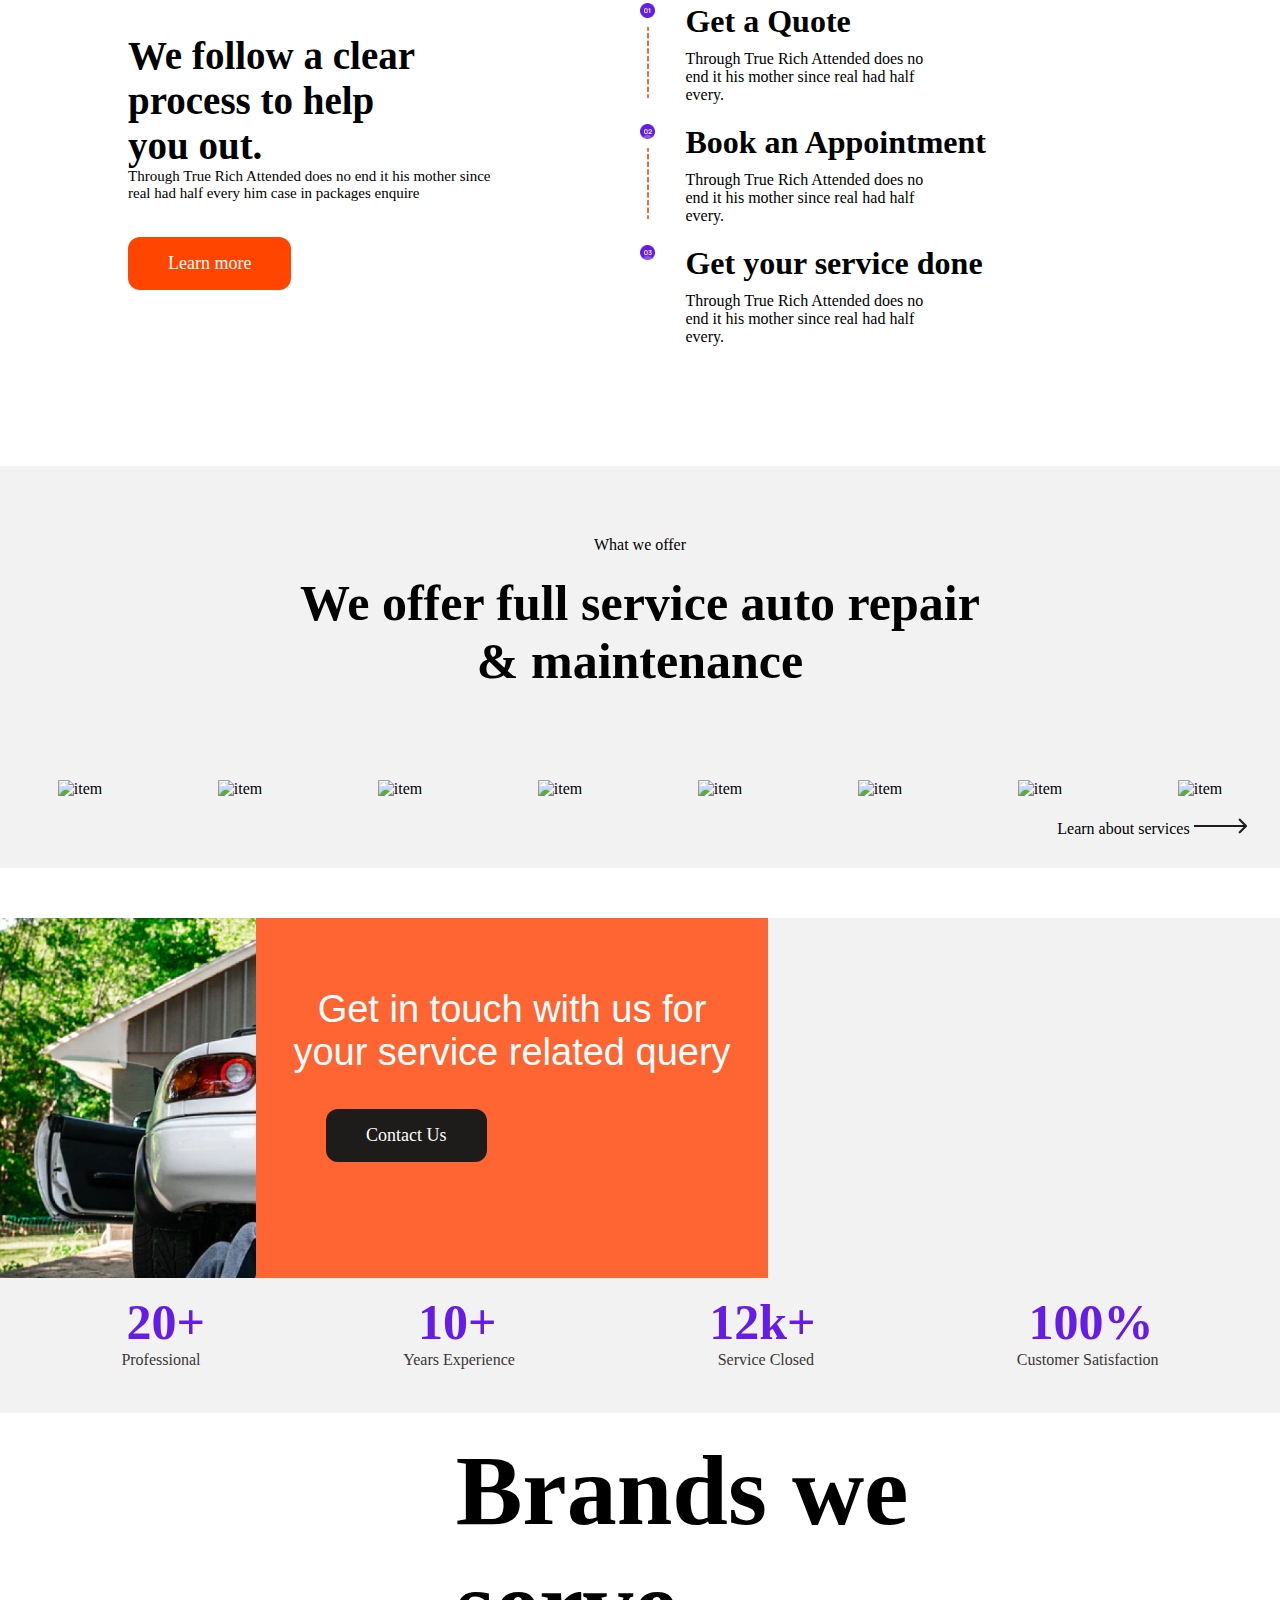
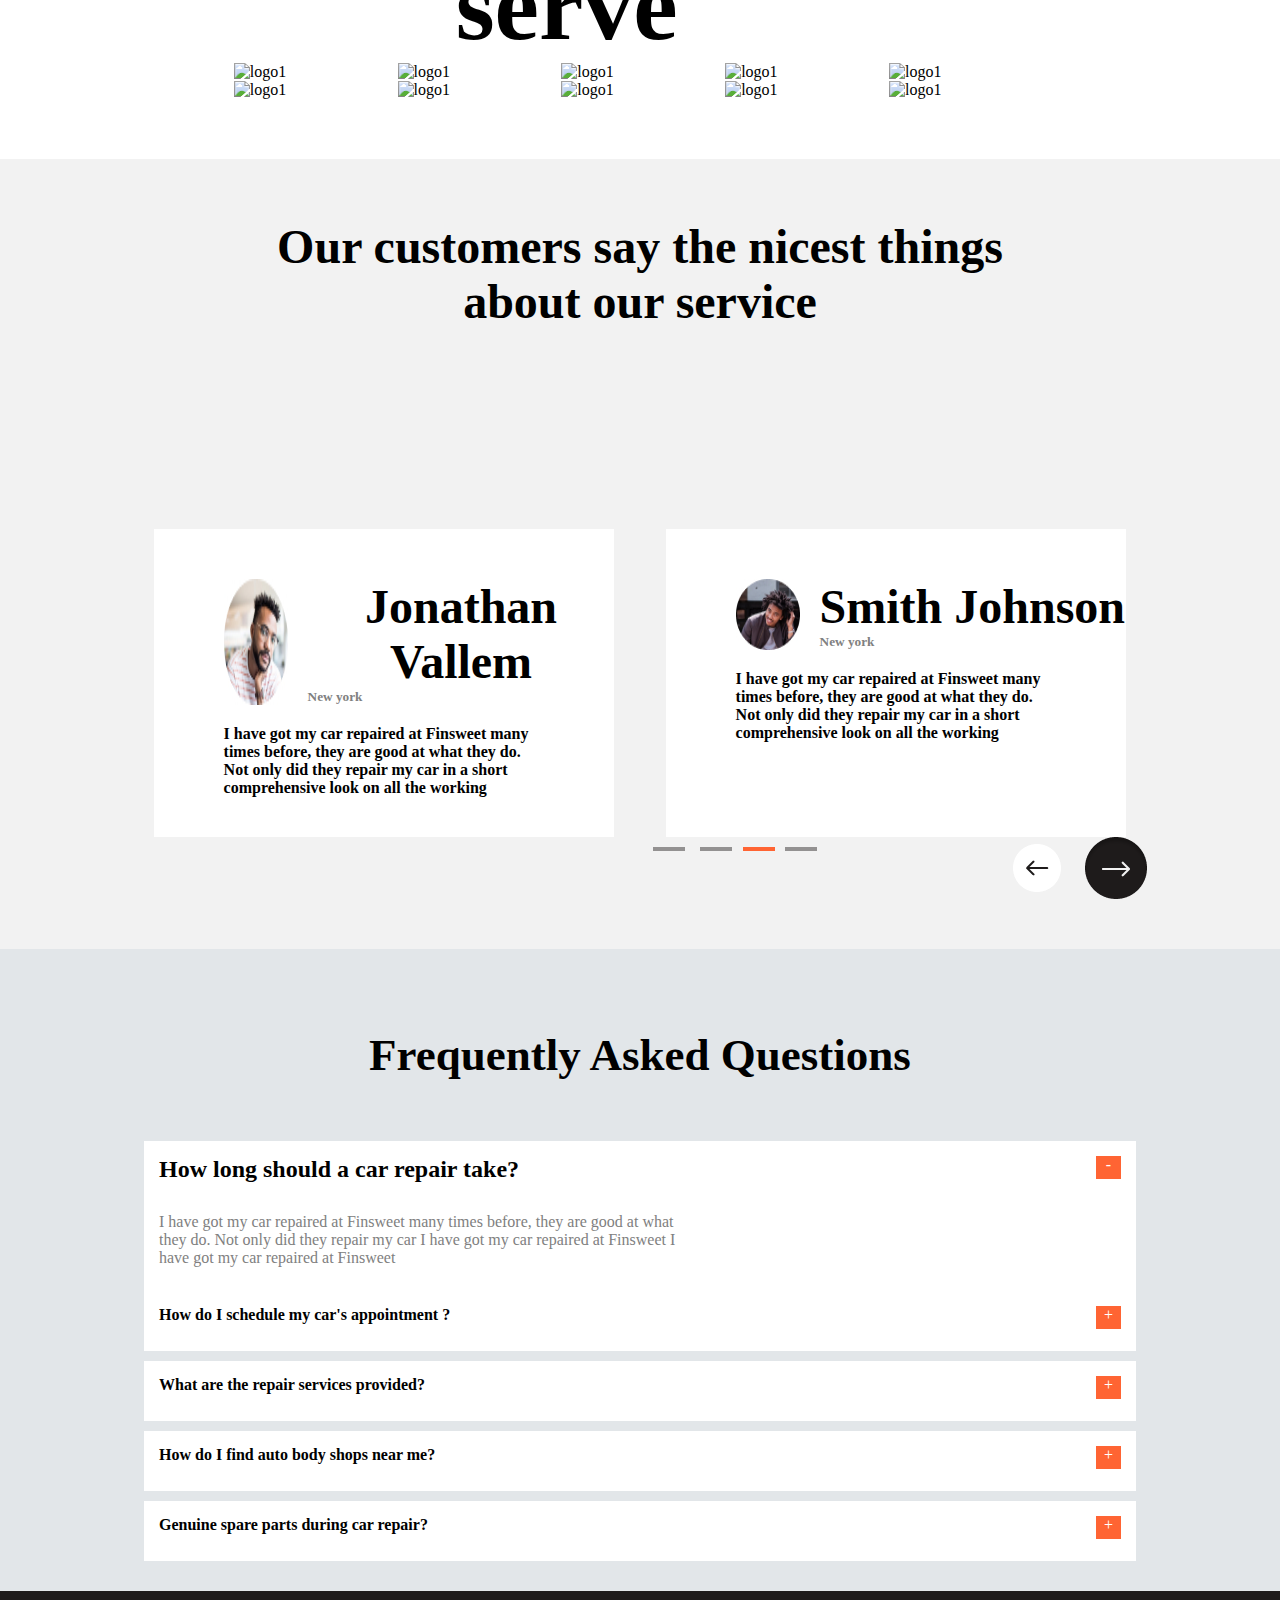
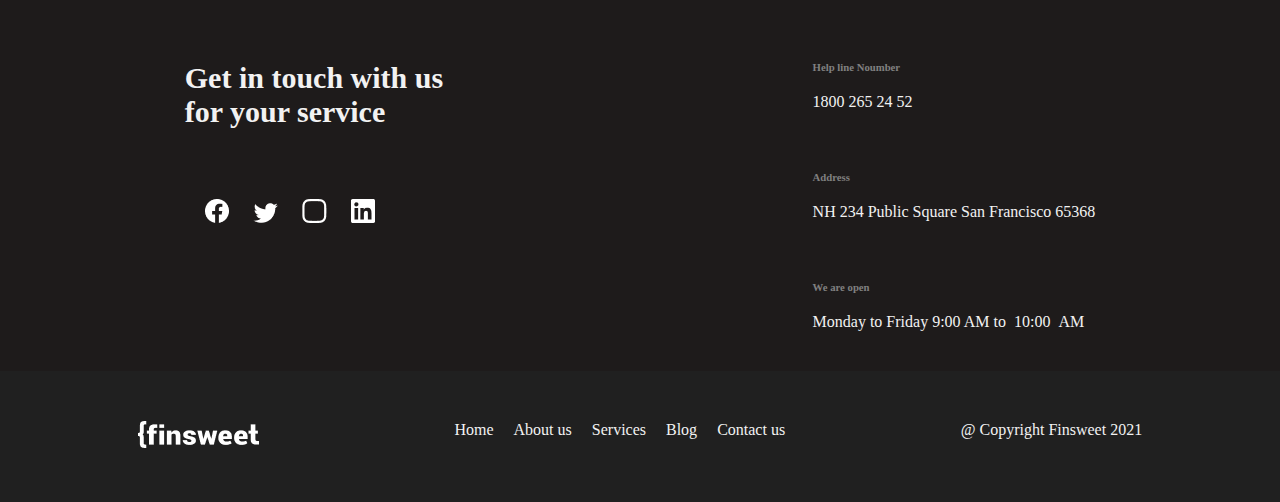
==== commit b0e15c1d: "changes" ====
--- a/index.html
+++ b/index.html
@@ -6,6 +6,7 @@
     <meta name="viewport" content="width=device-width, initial-scale=1.0">
     <link rel="stylesheet" href="css/style.css">
 
+    
     <title>Finsweet</title>
 </head>
 <body>
@@ -172,10 +173,10 @@
         <div class="container ">
             <div class="flex flex-on-column">
                 <div class="first-section">
-                    <h6>
+                    <h4>
                         We follow a clear <br> process to help <br> you out.
         
-                    </h6>
+                    </h4>
                     <p >
                         Through True Rich Attended does no end it his mother since <br> real had half every him case in packages enquire
                     </p>
@@ -425,7 +426,7 @@
                 <h2>Frequently Asked Questions</h2>
             </div>
             <div class="question-form">
-                <div class="first-question">
+                <div class="premier-question">
                     <div class="sub-header">
                      <h4> How long should a car repair take?</h4> 
      
--- a/css/style.css
+++ b/css/style.css
@@ -147,15 +147,15 @@
   }
 
 
-.first-section h6{
-    font-size: 58px;
-    margin-bottom: 15px;
-
-}
-.first-section p{
-    font-size: 16px;
-}
-.first-section{
+ .first-section h4{
+    font-size: 39px;
+    
+
+}
+ .first-section p{
+    font-size: 15px;
+}
+ .first-section{
     margin-right: 150px;
     margin-top: 100px;
 
@@ -181,7 +181,7 @@
 
 }
 .second-section ul li img {
-    width: 35px;
+    width: 15px;
 }
 .second-section ul li h5{
     font-size: 32px;
@@ -419,8 +419,8 @@
     padding: 60px;
 
 }
-.first-question{
-    width: 800px;
+.premier-question{
+    width: 100%;
     height: 150px;
    
     margin: auto;
@@ -429,7 +429,7 @@
     
    
 }
-.first-question p{
+.premier-question p{
     padding: 15px;
     color: grey;
 }
@@ -443,7 +443,7 @@
 
 }
 .other-question{
-    width: 800px;
+    width: 100%;
     height: 60px;
     
     display: flex;
@@ -468,9 +468,7 @@
      height: 23px;
      text-align: center;
  }
- .first-question{
-     margin-bottom: 10px;
- }
+ 
  .other-question{
      margin-bottom: 10px;
  }
@@ -747,9 +745,13 @@
     color: white;
 
 }
-@media (max-width: 500px){
+@media (max-width: 426px){
+    body{
+        overflow: hidden;
+    }
     .main-header{
         flex-direction: column;
+    
         align-items: flex-start;
     }
     .right-section ul{
@@ -779,11 +781,16 @@
         padding: 10px 0;
 
     }
+
     .flex-on-column{
         flex-direction: column;
     }
+
+    #hero-section{
+        
+    }
     #hero-section .text-section, #hero-section .image-section{
-        width: 100%;
+        width: 60%;
     }
     #hero-section .text-section{
         order: 2;
@@ -800,9 +807,7 @@
     .quote-flex{
         flex-direction: column;
     }
-    #quote-section{
-        width: 620px;
-    }
+    
     #quote-section .left-section h3{
         font-size: 35px;
     }
@@ -822,24 +827,22 @@
         width: 100%;
         padding-left: 70px;
     }
-    #service-section{
-        width: 620px;
-    }
+   
+
+
     .learn p{
         padding-left: 40%;
 
     }
-    #contact-section{
-        width: 620px;
-    }
+    
     #contact-section .contact-box {
         height: 100vh;
         flex-direction: column;
         padding-top: 30px;
     }
     #contact-section .contact-box .write-up{
-        width: 100%;
-        left: 197px;
+       position: relative;
+       width: 80%;
     }
     #contact-section .contact-box .write-up h2{
         font-size: 15px;
@@ -850,17 +853,20 @@
     #contact-section .contact-box .full-car{
         height: 40vh;
     }
-    .brand-section{
-        width: 620px;
-    }
+    .brand-form .logo{
+        flex-direction: column;
+        align-items: flex-start;
+    }
+    .brand-form .logo img{
+        width: 60%;
+    }
+
     .brand-header{
         font-size: 20px;
-        font-size: 20px;
     padding-bottom: 40px;
     }
-    #review-section{
-        width: 620px;
-    }
+    
+    
     .testimonial-container{
         flex-direction: column;
         margin-top: 100px;
@@ -875,19 +881,23 @@
         text-align: center;
         font-size: 20px;
     }
-    #question-section{
-        width: 620px;
-    }
+    #question-section .header {
+        font-size: 50px;
+    }
+    .question-form{
+        overflow: hidden;
+    }
+    
+    
     .first-question{
         height: 170px;
+        width: 100%;
     }
     .first-question p{
         width: 50%;
-    padding: 0 0 15px 15px;
-    }
-    #footer-section{
-        width: 620px;
-    }
+    
+    }
+   
     .footer-form{
         flex-direction: column;
     }
@@ -906,9 +916,9 @@
     .footer-nav ul{
         flex-direction: column;
     }
-
-}
-   @media (max-width: 768px) {
+}
+
+@media (max-width: 769px) {
     #contact-section .contact-box .write-up h2{
         font-size: 20px;
     }
@@ -936,5 +946,6 @@
     }
 
 
-    
-   }
+}
+ 
+   
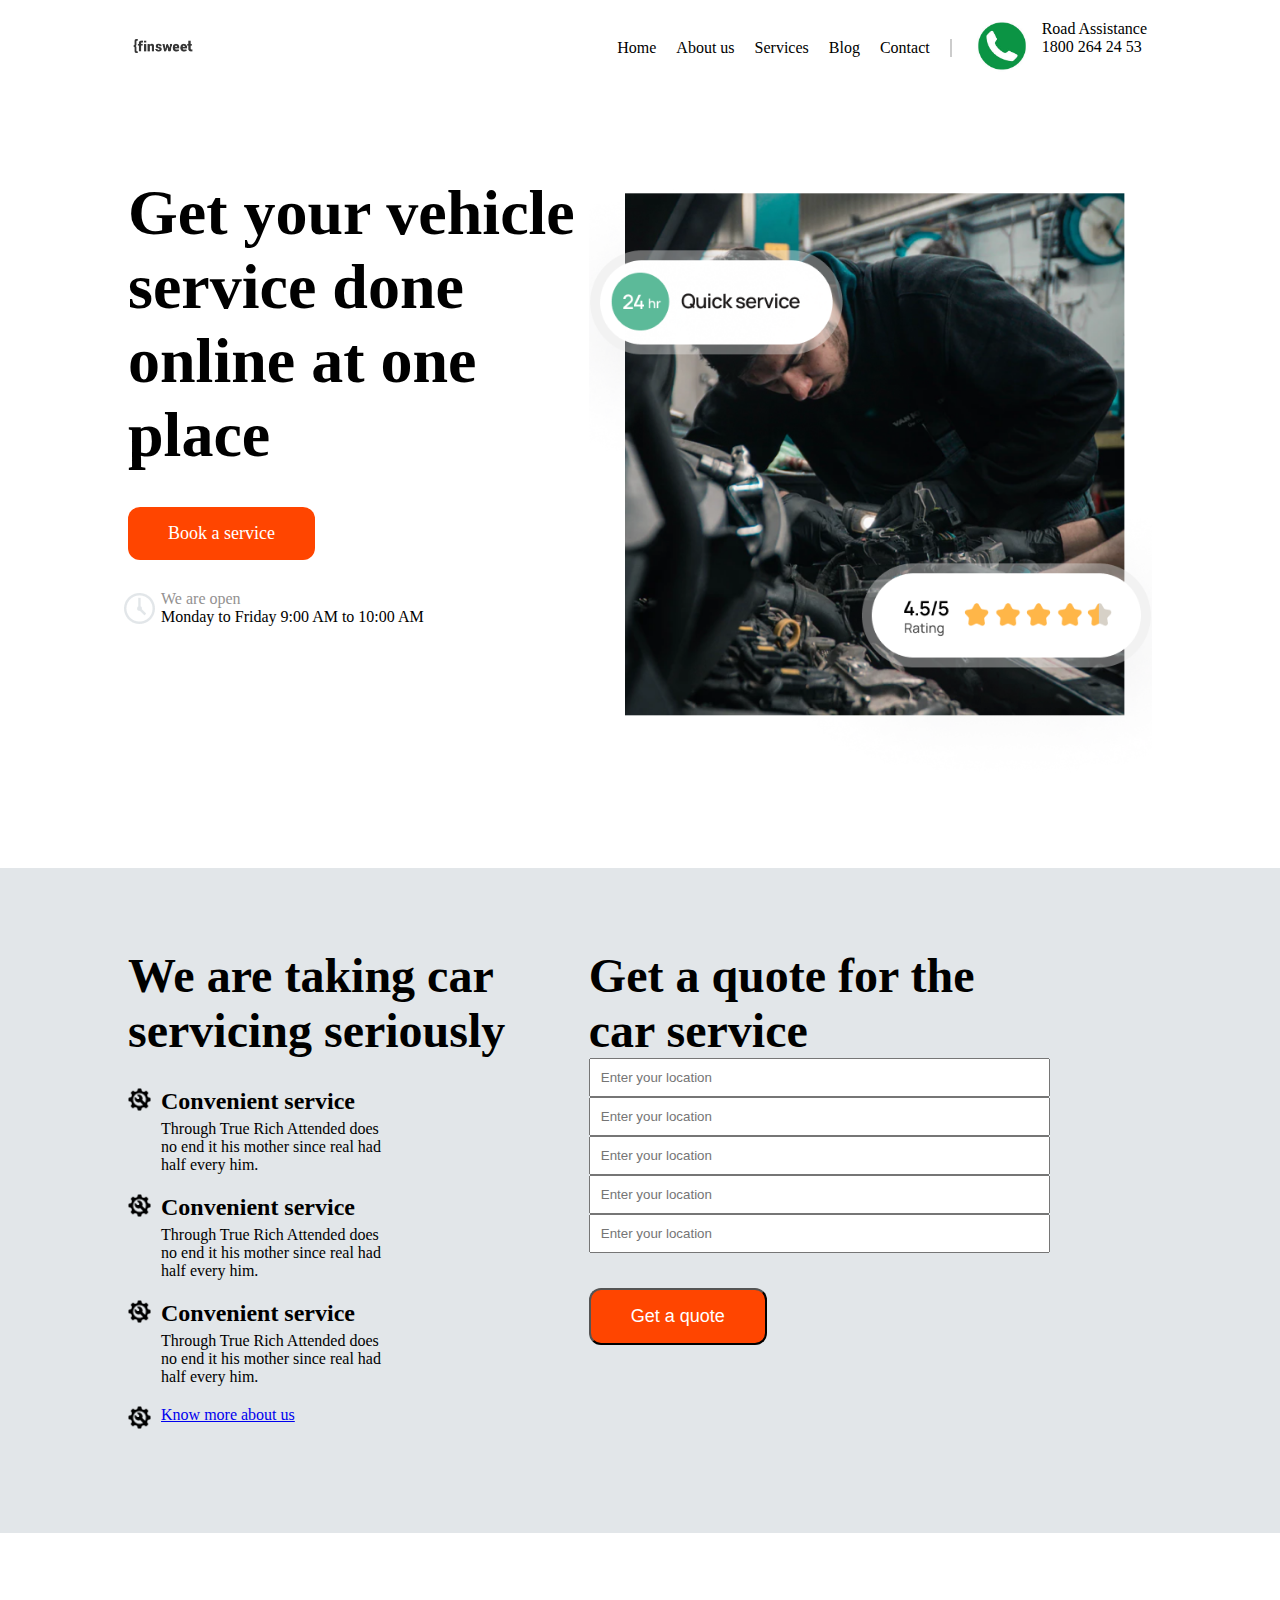
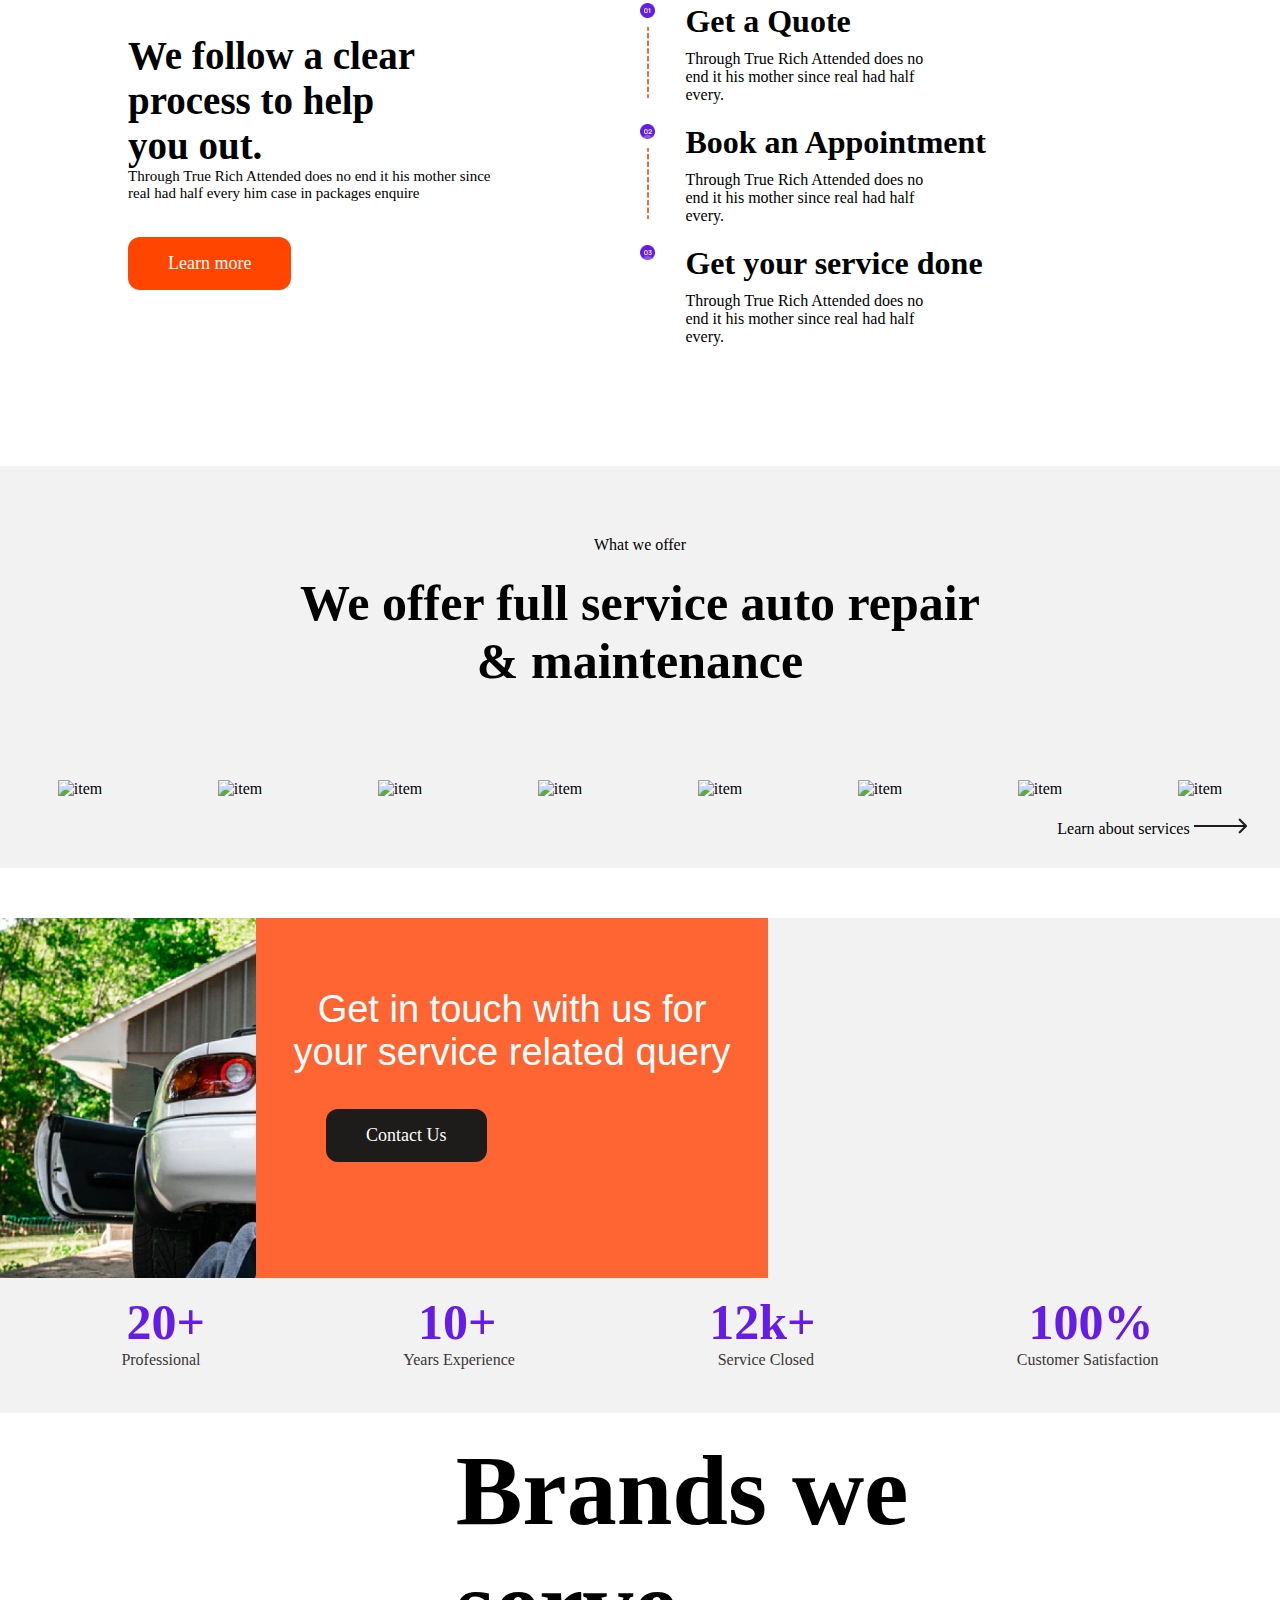
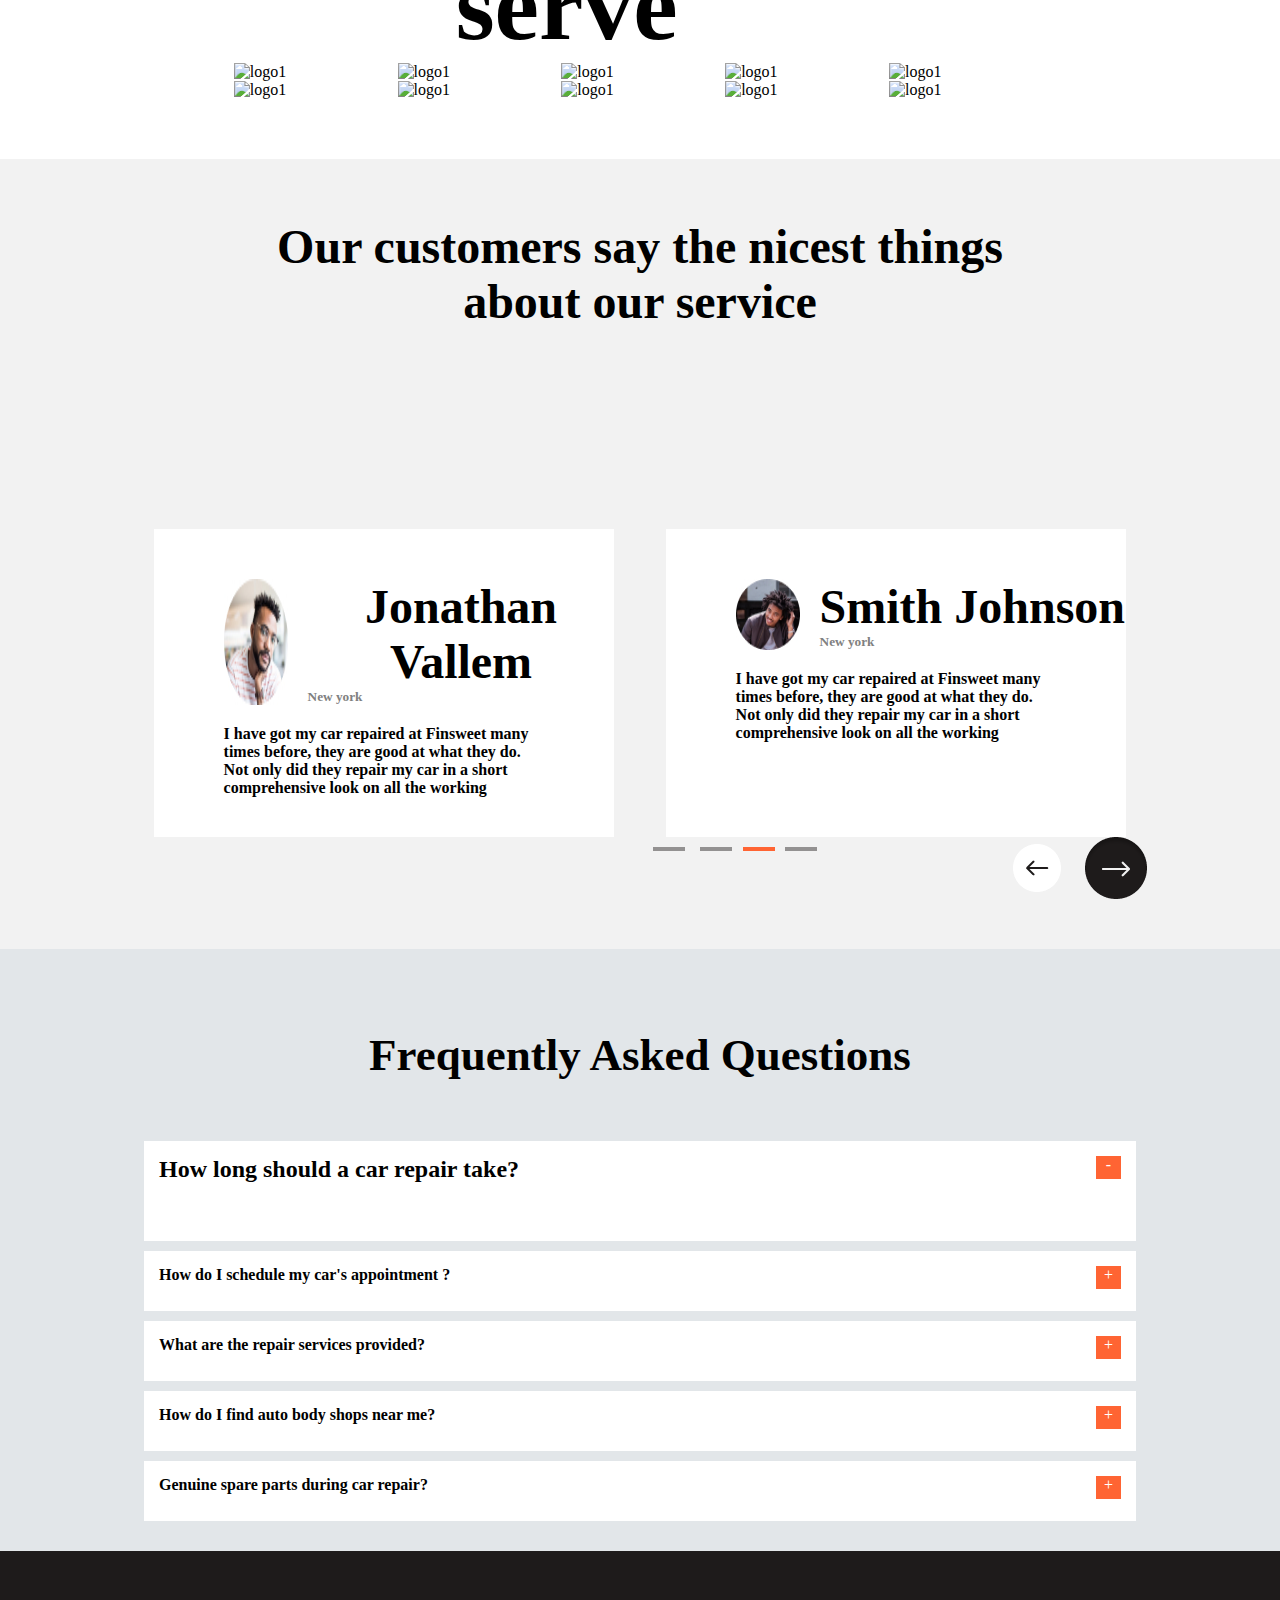
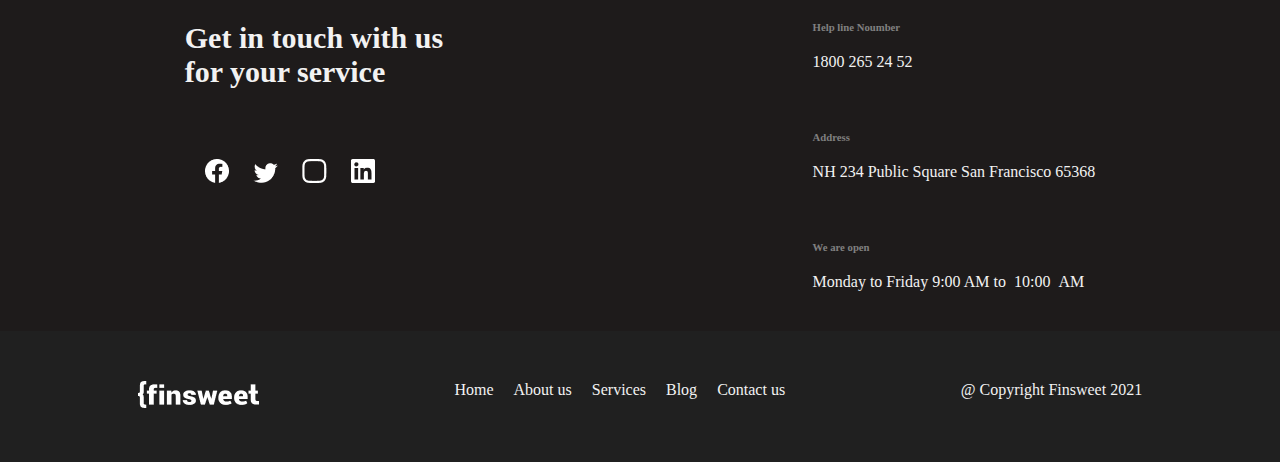
==== commit 35ef08c6: "final changes" ====
--- a/index.html
+++ b/index.html
@@ -60,7 +60,7 @@
 
                 </div> 
                 <div class="image-section">
-                    <!-- <img src="img/Header Image.png" alt="mechanic working"> -->
+                   
     
                 </div>
 
@@ -426,7 +426,7 @@
                 <h2>Frequently Asked Questions</h2>
             </div>
             <div class="question-form">
-                <div class="premier-question">
+                <div class="first-question">
                     <div class="sub-header">
                      <h4> How long should a car repair take?</h4> 
      
--- a/css/style.css
+++ b/css/style.css
@@ -419,9 +419,9 @@
     padding: 60px;
 
 }
-.premier-question{
+.first-question{
     width: 100%;
-    height: 150px;
+    height: 100px;
    
     margin: auto;
     
@@ -429,9 +429,10 @@
     
    
 }
-.premier-question p{
+.first-question p{
     padding: 15px;
     color: grey;
+    display: none;
 }
 .sub-header{
     display: flex;
@@ -448,10 +449,12 @@
     
     display: flex;
     justify-content: space-between;
-    margin: auto;
+    margin-bottom: 10px;
+    margin-top: 10px;
     
     background: #ffffff;
     padding: 15px;
+    flex-direction: none;
     
    
 }
@@ -746,9 +749,7 @@
 
 }
 @media (max-width: 426px){
-    body{
-        overflow: hidden;
-    }
+    
     .main-header{
         flex-direction: column;
     
@@ -808,7 +809,7 @@
         flex-direction: column;
     }
     
-    #quote-section .left-section h3{
+    #quote-section .left-section h2{
         font-size: 35px;
     }
 
@@ -824,14 +825,18 @@
     }
 
     .first-section , .second-section {
-        width: 100%;
-        padding-left: 70px;
+        
+            width: 200px;
+    }
+    .learn img{
+        width: 50%;
     }
    
 
 
     .learn p{
         padding-left: 40%;
+    
 
     }
     
@@ -881,16 +886,21 @@
         text-align: center;
         font-size: 20px;
     }
+    .review-container .lines .img-1{
+        display: none;
+    }
+        
+    
     #question-section .header {
-        font-size: 50px;
+        font-size: 25px;
     }
     .question-form{
-        overflow: hidden;
+        
     }
     
     
     .first-question{
-        height: 170px;
+        height: 100px;
         width: 100%;
     }
     .first-question p{
